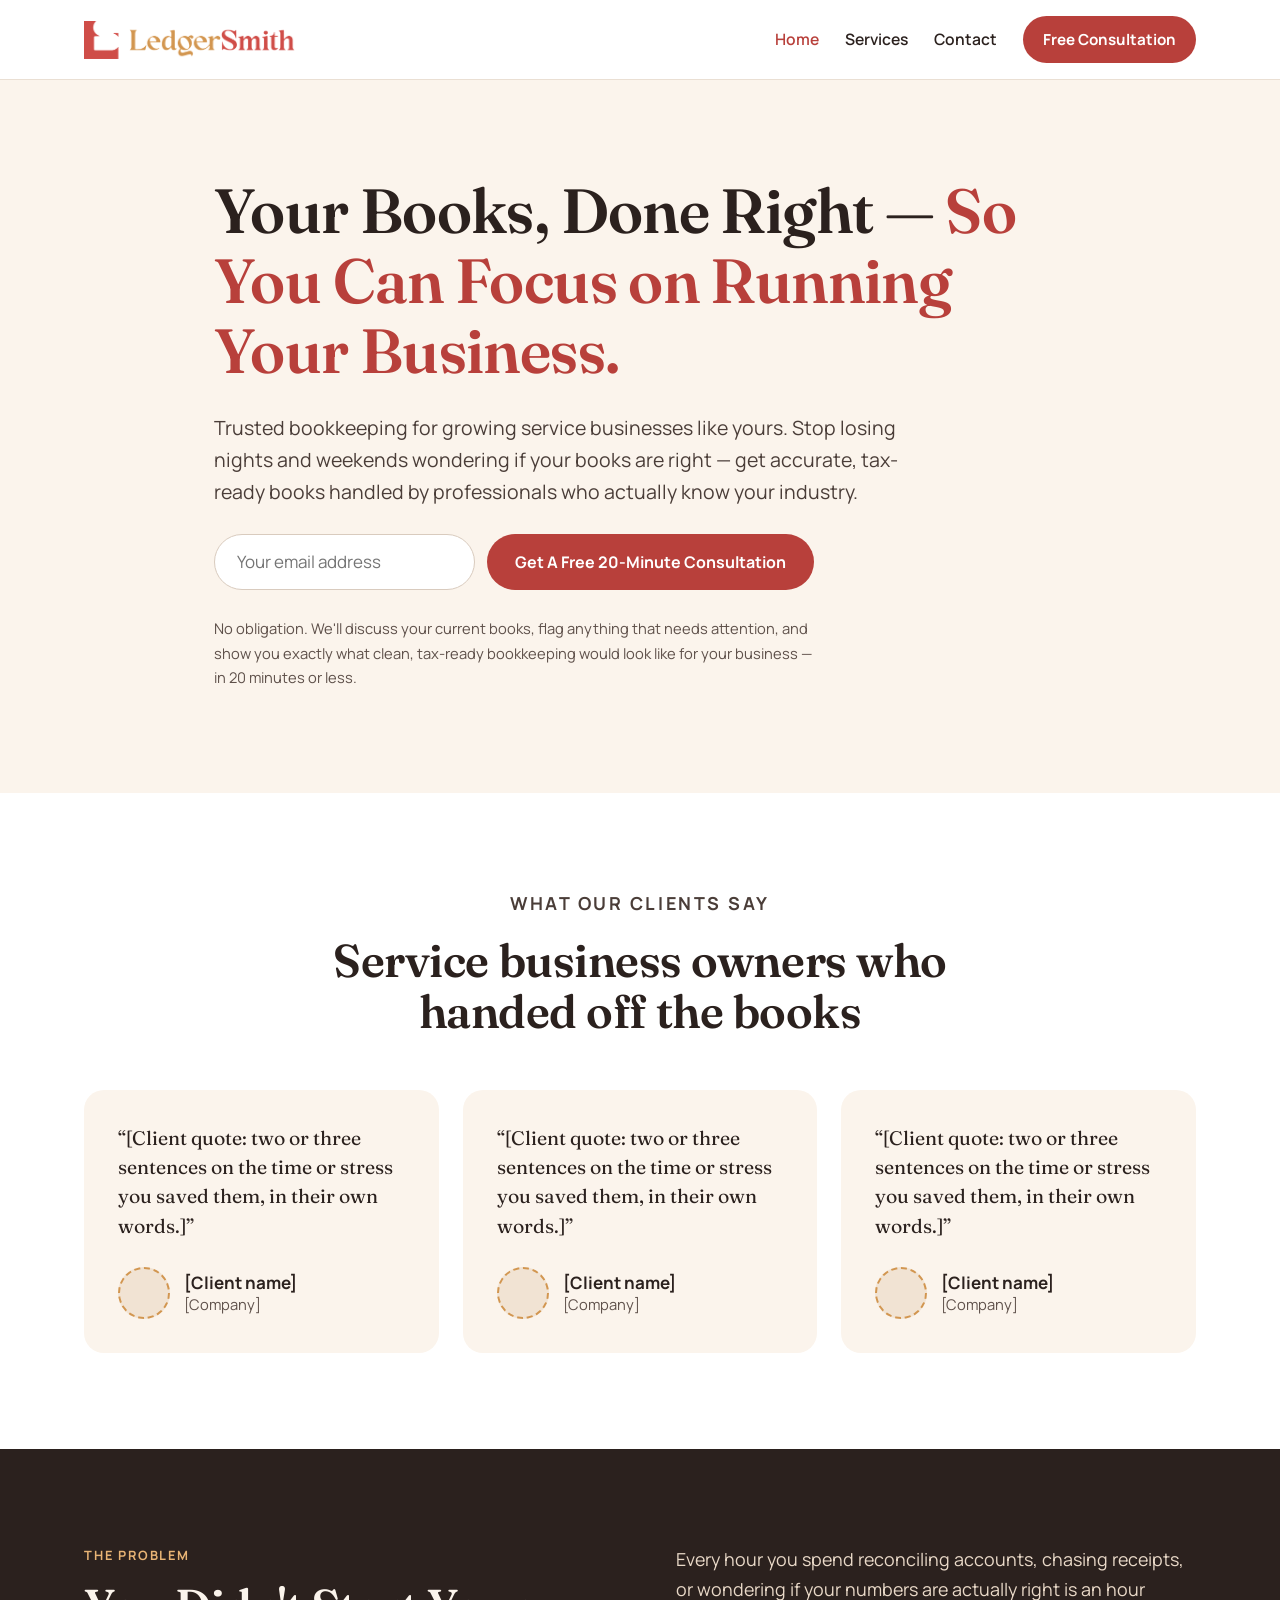
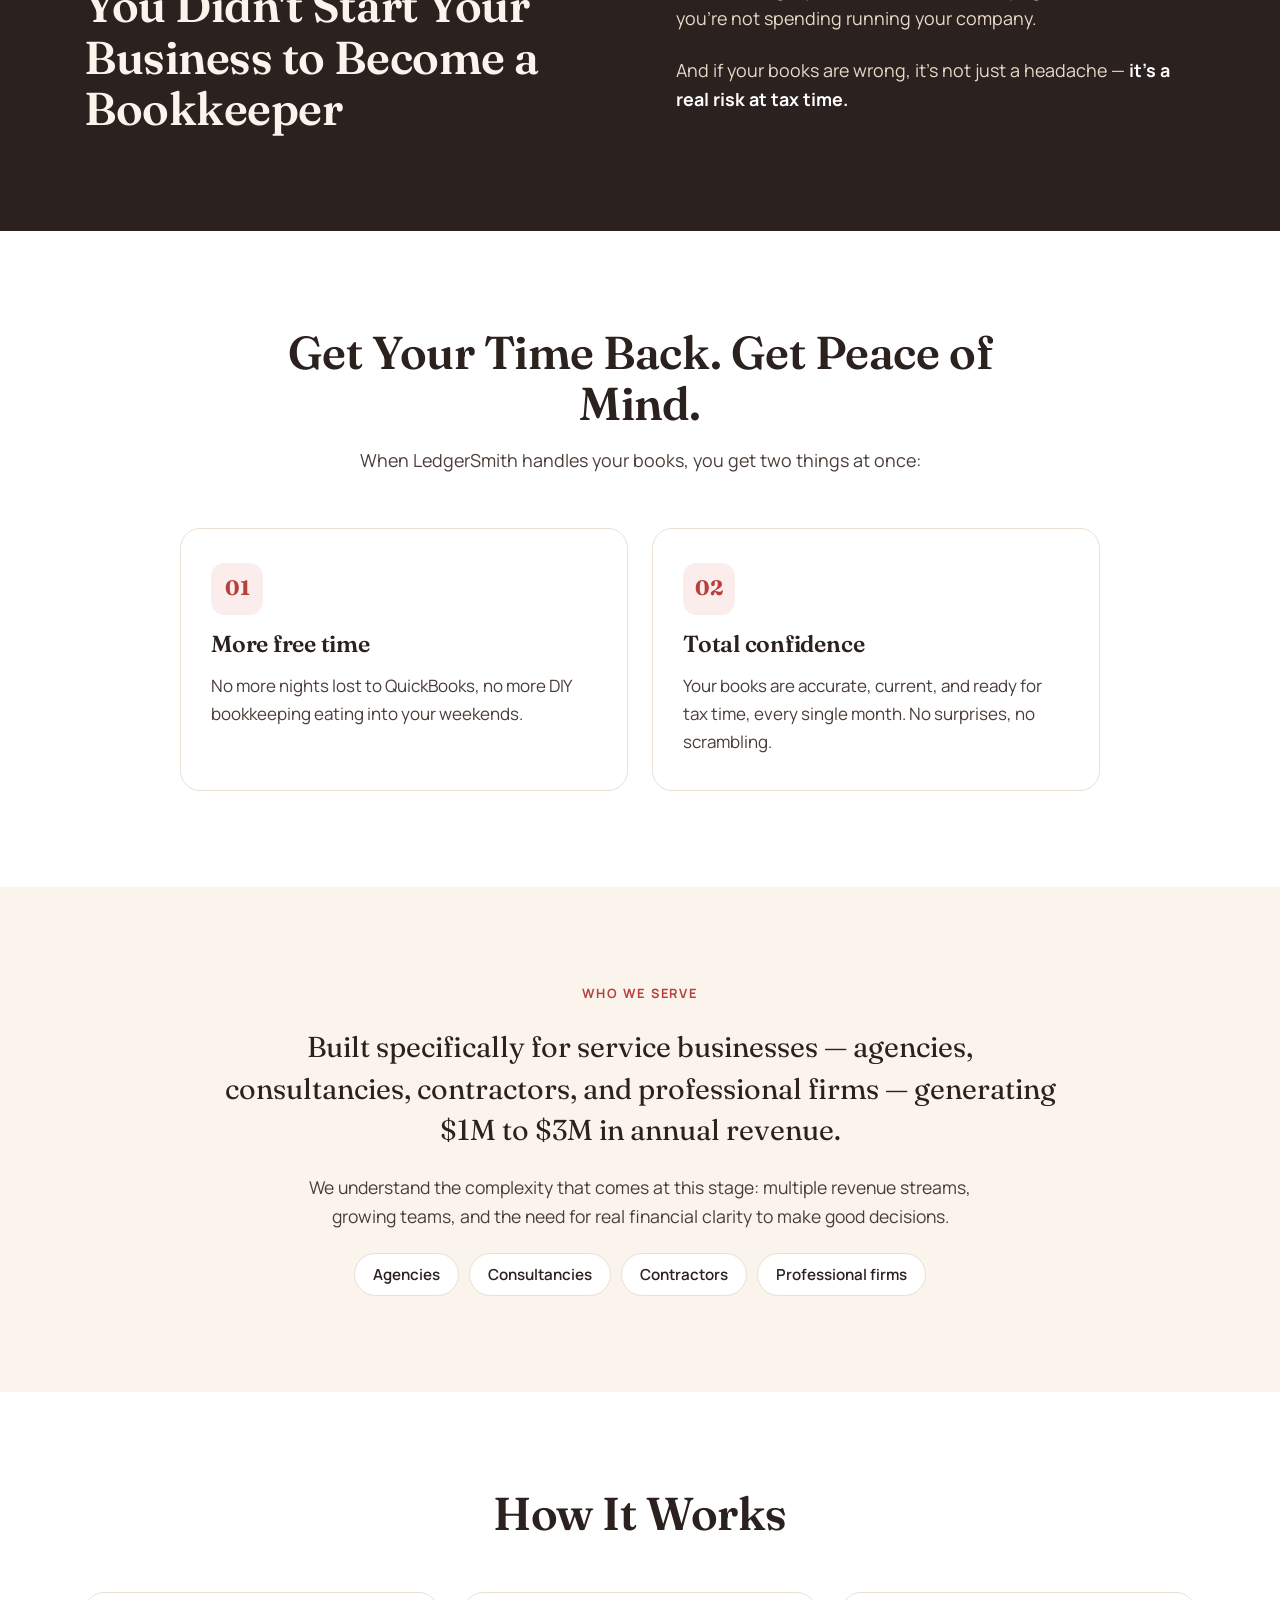
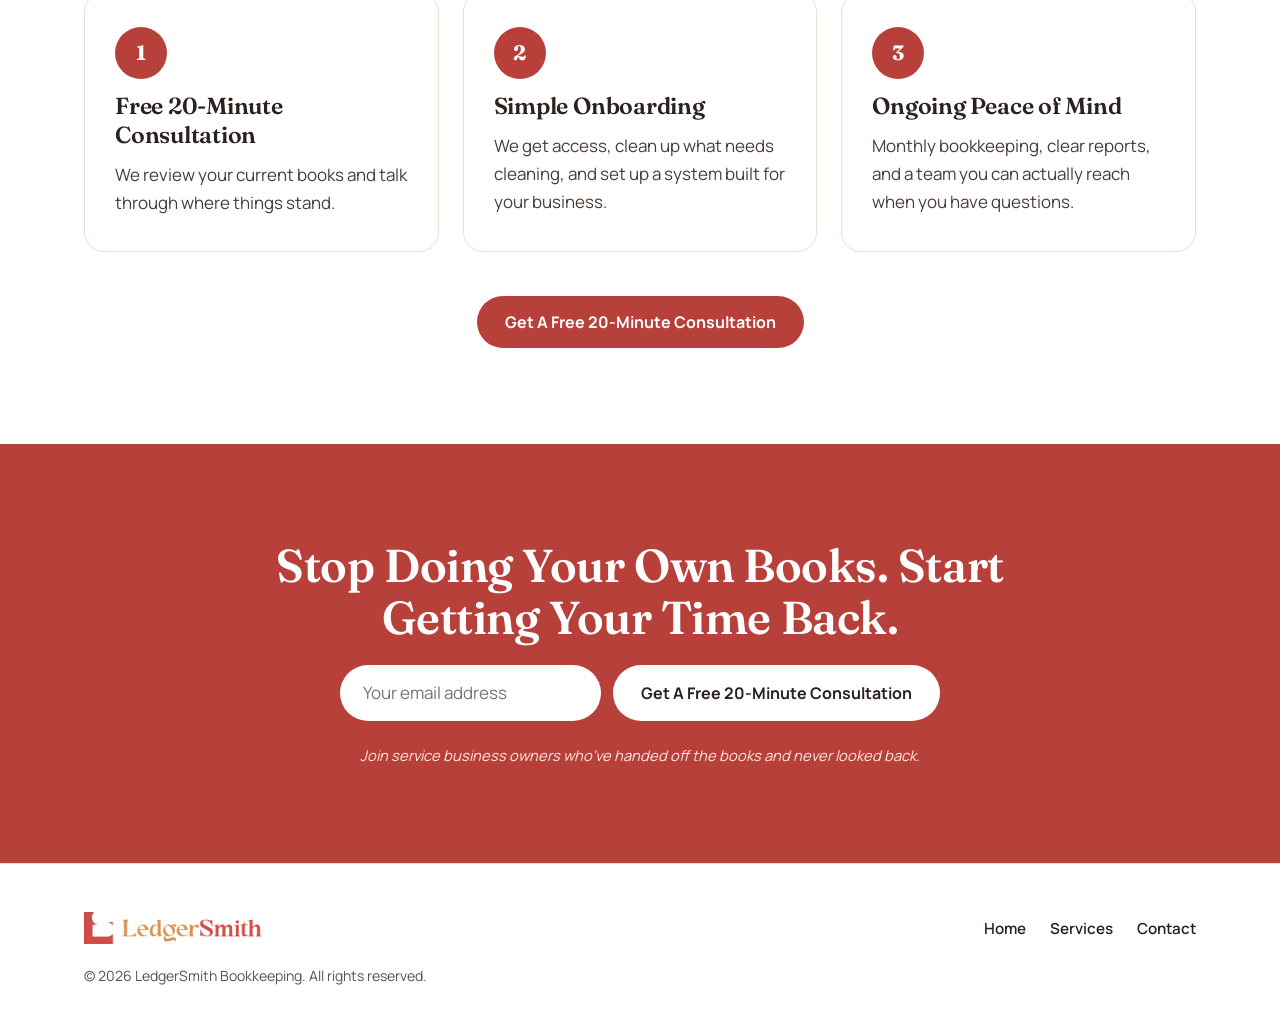
==== index.html @ 11871aa4 "Add LedgerSmith Bookkeeping website Static site: home, services, contact and 404 pages, styles, Form" ====
<!doctype html>
<html lang="en">
<head>
  <meta charset="utf-8">
  <meta name="viewport" content="width=device-width, initial-scale=1">
  <title>LedgerSmith Bookkeeping | Bookkeeping for Growing Service Businesses</title>
  <meta name="description" content="Accurate, tax-ready bookkeeping for service businesses earning $1M–$3M. Get a free 20-minute consultation with LedgerSmith.">
  <meta property="og:title" content="LedgerSmith Bookkeeping">
  <meta property="og:description" content="Your books, done right — so you can focus on running your business.">
  <meta property="og:image" content="/assets/ledgersmith-logo.png">
  <link rel="icon" type="image/png" href="/assets/favicon.png">
  <link rel="apple-touch-icon" href="/assets/apple-touch-icon.png">
  <link rel="preconnect" href="https://fonts.googleapis.com">
  <link rel="preconnect" href="https://fonts.gstatic.com" crossorigin>
  <link href="https://fonts.googleapis.com/css2?family=Fraunces:opsz,wght@9..144,500;9..144,600;9..144,700&family=Manrope:wght@400;500;600;700&display=swap" rel="stylesheet">
  <link rel="stylesheet" href="/styles.css">
</head>
<body>
  <a class="skip-link" href="#main">Skip to content</a>

  <header class="site-header">
    <div class="container">
      <a class="logo" href="/" aria-label="LedgerSmith home"><img src="/assets/ledgersmith-logo.png" alt="LedgerSmith" width="900" height="162"></a>
      <nav class="nav" aria-label="Main">
        <a href="/" aria-current="page">Home</a>
        <a href="/services">Services</a>
        <a href="/contact">Contact</a>
        <a class="btn" href="#consultation">Free Consultation</a>
      </nav>
    </div>
  </header>

  <main id="main">
    <!-- HERO -->
    <section class="hero" id="consultation">
      <div class="container">
        <h1>Your Books, Done Right — <span>So You Can Focus on Running Your Business.</span></h1>
        <p class="lead">Trusted bookkeeping for growing service businesses like yours. Stop losing nights and weekends wondering if your books are right — get accurate, tax-ready books handled by professionals who actually know your industry.</p>
        <form class="capture js-form" action="https://formspree.io/f/YOUR_FORM_ID" method="POST">
          <input type="hidden" name="form" value="Home – hero consultation">
          <label for="hero-email">Email address</label>
          <input id="hero-email" type="email" name="email" placeholder="Your email address" autocomplete="email" required>
          <button class="btn" type="submit">Get A Free 20-Minute Consultation</button>
          <p class="form-status" role="status" aria-live="polite"></p>
        </form>
        <p class="micro">No obligation. We'll discuss your current books, flag anything that needs attention, and show you exactly what clean, tax-ready bookkeeping would look like for your business — in 20 minutes or less.</p>
      </div>
    </section>

    <!-- TESTIMONIALS (placeholders — replace with real client quotes) -->
    <section class="section">
      <div class="container">
        <div class="section-head">
          <p class="eyebrow">What our clients say</p>
          <h2>Service business owners who handed off the books</h2>
        </div>
        <div class="quotes">
          <figure class="quote">
            <blockquote>“[Client quote: two or three sentences on the time or stress you saved them, in their own words.]”</blockquote>
            <figcaption><div class="avatar" aria-hidden="true"></div><div class="who"><strong>[Client name]</strong><span>[Company]</span></div></figcaption>
          </figure>
          <figure class="quote">
            <blockquote>“[Client quote: two or three sentences on the time or stress you saved them, in their own words.]”</blockquote>
            <figcaption><div class="avatar" aria-hidden="true"></div><div class="who"><strong>[Client name]</strong><span>[Company]</span></div></figcaption>
          </figure>
          <figure class="quote">
            <blockquote>“[Client quote: two or three sentences on the time or stress you saved them, in their own words.]”</blockquote>
            <figcaption><div class="avatar" aria-hidden="true"></div><div class="who"><strong>[Client name]</strong><span>[Company]</span></div></figcaption>
          </figure>
        </div>
      </div>
    </section>

    <!-- THE PROBLEM -->
    <section class="section section--dark">
      <div class="container split">
        <div>
          <p class="eyebrow">The problem</p>
          <h2 style="margin-top:14px">You Didn't Start Your Business to Become a Bookkeeper</h2>
        </div>
        <div class="body">
          <p>Every hour you spend reconciling accounts, chasing receipts, or wondering if your numbers are actually right is an hour you're not spending running your company.</p>
          <p>And if your books are wrong, it's not just a headache — <strong>it's a real risk at tax time.</strong></p>
        </div>
      </div>
    </section>

    <!-- THE BENEFIT -->
    <section class="section">
      <div class="container">
        <div class="section-head">
          <h2>Get Your Time Back. Get Peace of Mind.</h2>
          <p>When LedgerSmith handles your books, you get two things at once:</p>
        </div>
        <div class="cards cards--2">
          <div class="card">
            <div class="num" aria-hidden="true">01</div>
            <h3>More free time</h3>
            <p>No more nights lost to QuickBooks, no more DIY bookkeeping eating into your weekends.</p>
          </div>
          <div class="card">
            <div class="num" aria-hidden="true">02</div>
            <h3>Total confidence</h3>
            <p>Your books are accurate, current, and ready for tax time, every single month. No surprises, no scrambling.</p>
          </div>
        </div>
      </div>
    </section>

    <!-- WHO WE SERVE -->
    <section class="section section--sand">
      <div class="container serve">
        <p class="eyebrow">Who we serve</p>
        <p class="statement">Built specifically for service businesses — agencies, consultancies, contractors, and professional firms — generating $1M to $3M in annual revenue.</p>
        <p style="color:var(--ink-soft); font-size:1.1rem; max-width:720px; margin:0 auto;">We understand the complexity that comes at this stage: multiple revenue streams, growing teams, and the need for real financial clarity to make good decisions.</p>
        <div class="tags" aria-label="Industries we serve">
          <span>Agencies</span><span>Consultancies</span><span>Contractors</span><span>Professional firms</span>
        </div>
      </div>
    </section>

    <!-- HOW IT WORKS -->
    <section class="section">
      <div class="container">
        <div class="section-head">
          <h2>How It Works</h2>
        </div>
        <ol class="steps">
          <li>
            <h3>Free 20-Minute Consultation</h3>
            <p>We review your current books and talk through where things stand.</p>
          </li>
          <li>
            <h3>Simple Onboarding</h3>
            <p>We get access, clean up what needs cleaning, and set up a system built for your business.</p>
          </li>
          <li>
            <h3>Ongoing Peace of Mind</h3>
            <p>Monthly bookkeeping, clear reports, and a team you can actually reach when you have questions.</p>
          </li>
        </ol>
        <div class="center-cta"><a class="btn" href="#consultation">Get A Free 20-Minute Consultation</a></div>
      </div>
    </section>

    <!-- CLOSING CTA -->
    <section class="section section--red cta">
      <div class="container">
        <h2>Stop Doing Your Own Books. Start Getting Your Time Back.</h2>
        <form class="capture capture--center js-form" action="https://formspree.io/f/YOUR_FORM_ID" method="POST">
          <input type="hidden" name="form" value="Home – closing consultation">
          <label for="cta-email">Email address</label>
          <input id="cta-email" type="email" name="email" placeholder="Your email address" autocomplete="email" required>
          <button class="btn btn--light" type="submit">Get A Free 20-Minute Consultation</button>
          <p class="form-status" role="status" aria-live="polite" style="width:100%"></p>
        </form>
        <p class="micro"><em>Join service business owners who've handed off the books and never looked back.</em></p>
      </div>
    </section>
  </main>

  <footer class="site-footer">
    <div class="container">
      <a class="logo" href="/" aria-label="LedgerSmith home"><img src="/assets/ledgersmith-logo.png" alt="LedgerSmith" width="900" height="162"></a>
      <nav aria-label="Footer">
        <a href="/">Home</a>
        <a href="/services">Services</a>
        <a href="/contact">Contact</a>
      </nav>
      <p class="copyright">© <span class="js-year">2026</span> LedgerSmith Bookkeeping. All rights reserved.</p>
    </div>
  </footer>

  <script src="/forms.js" defer></script>
</body>
</html>
---- styles.css ----
/* LedgerSmith — shared styles */
:root {
  --red: #B8403B;        /* buttons, accents (logo red darkened for contrast) */
  --red-logo: #CF4D48;
  --red-dark: #9A3430;
  --gold: #D29650;
  --gold-light: #E8B475;
  --ink: #2B211E;        /* headings, body text, dark sections */
  --ink-soft: #4A3D38;
  --muted: #5E504A;
  --sand: #FBF4EC;
  --sand-deep: #F1E3D3;
  --line: #EADFD3;
  --white: #FFFFFF;
  --serif: 'Fraunces', Georgia, 'Times New Roman', serif;
  --sans: 'Manrope', system-ui, -apple-system, 'Segoe UI', sans-serif;
  --radius: 20px;
  --max: 1160px;
}

*, *::before, *::after { box-sizing: border-box; }
html { -webkit-text-size-adjust: 100%; scroll-behavior: smooth; }
body {
  margin: 0;
  font-family: var(--sans);
  font-size: 17px;
  line-height: 1.65;
  color: var(--ink);
  background: var(--white);
}
img { max-width: 100%; display: block; }
a { color: var(--red); }
a:hover { color: var(--red-dark); }

h1, h2, h3 {
  font-family: var(--serif);
  font-weight: 600;
  line-height: 1.12;
  letter-spacing: -0.01em;
  margin: 0;
  color: inherit;
}
h1 { font-size: clamp(2.3rem, 5vw, 3.9rem); }
h2 { font-size: clamp(1.9rem, 3.6vw, 2.9rem); }
h3 { font-size: 1.45rem; line-height: 1.25; }
p { margin: 0; }

.container { width: 100%; max-width: var(--max); margin: 0 auto; padding: 0 24px; }
.section { padding: 96px 0; }
.section--sand { background: var(--sand); }
.section--dark { background: var(--ink); color: var(--sand); }
.section--red { background: var(--red); color: var(--white); }
.section-head { max-width: 760px; margin: 0 auto 52px; text-align: center; display: grid; gap: 16px; }
.section-head p { font-size: 1.12rem; color: var(--ink-soft); }
.section--dark .section-head p { color: #E9D9C8; }

.eyebrow {
  font-size: 0.8rem;
  font-weight: 700;
  letter-spacing: 0.14em;
  text-transform: uppercase;
  color: var(--red);
}
.section--dark .eyebrow { color: var(--gold-light); }

.skip-link { position: absolute; left: -9999px; top: 0; }
.skip-link:focus { left: 16px; top: 16px; background: var(--white); padding: 10px 16px; z-index: 100; border-radius: 8px; }

/* ---------- Header ---------- */
.site-header { background: var(--white); border-bottom: 1px solid var(--line); position: sticky; top: 0; z-index: 50; }
.site-header .container { display: flex; align-items: center; justify-content: space-between; gap: 16px 28px; flex-wrap: wrap; padding-top: 16px; padding-bottom: 16px; }
.logo img { height: 38px; width: auto; }
.nav { display: flex; align-items: center; flex-wrap: wrap; gap: 6px 26px; font-weight: 600; font-size: 0.98rem; }
.nav a { color: var(--ink); text-decoration: none; padding: 8px 0; }
.nav a:hover, .nav a[aria-current="page"] { color: var(--red); }
.nav .btn { padding: 11px 20px; min-height: 44px; font-size: 0.95rem; }

/* ---------- Buttons ---------- */
.btn {
  display: inline-flex; align-items: center; justify-content: center;
  min-height: 52px; padding: 0 28px;
  border-radius: 999px; border: 0;
  background: var(--red); color: var(--white) !important;
  font: inherit; font-weight: 700; font-size: 1rem;
  text-decoration: none; cursor: pointer; text-align: center;
  transition: background .15s ease;
}
.btn:hover { background: var(--red-dark); }
.btn--light { background: var(--white); color: var(--ink) !important; }
.btn--light:hover { background: var(--sand-deep); }
.btn--gold { background: var(--gold-light); color: var(--ink) !important; }
.btn--gold:hover { background: var(--gold); }

/* ---------- Email capture ---------- */
.capture { display: flex; flex-wrap: wrap; gap: 12px; max-width: 600px; }
.capture label { position: absolute; width: 1px; height: 1px; overflow: hidden; clip: rect(0 0 0 0); white-space: nowrap; }
.capture input {
  flex: 1 1 240px; min-width: 0; min-height: 56px;
  padding: 0 22px; border-radius: 999px;
  border: 1.5px solid #D9CBBE; background: var(--white);
  font: inherit; color: var(--ink);
}
.capture input:focus { outline: 3px solid rgba(184, 64, 59, .25); border-color: var(--red); }
.capture .btn { flex: 0 0 auto; min-height: 56px; }
.capture--center { margin: 0 auto; justify-content: center; }
.micro { font-size: 0.92rem; color: var(--muted); max-width: 600px; }
.section--red .micro, .section--red .capture input { border-color: transparent; }
.section--red .micro { color: #FFE9E1; }
.form-status { font-weight: 600; min-height: 1.4em; }

/* ---------- Hero ---------- */
.hero { background: var(--sand); padding: 96px 0 104px; }
.hero .container { display: grid; gap: 26px; max-width: 900px; }
.hero h1 span { color: var(--red); }
.hero .lead { font-size: 1.22rem; color: var(--ink-soft); max-width: 720px; }
.trust { display: flex; flex-wrap: wrap; gap: 10px 26px; font-size: 0.95rem; color: var(--muted); font-weight: 600; margin-top: 4px; }
.trust span::before { content: "✓"; color: var(--red); margin-right: 8px; font-weight: 700; }

/* ---------- Testimonials ---------- */
.quotes { display: grid; grid-template-columns: repeat(auto-fit, minmax(280px, 1fr)); gap: 24px; }
.quote {
  margin: 0; background: var(--sand); border-radius: var(--radius);
  padding: 34px; display: flex; flex-direction: column; justify-content: space-between; gap: 26px;
}
.quote blockquote { margin: 0; font-family: var(--serif); font-size: 1.22rem; line-height: 1.5; }
.quote figcaption { display: flex; align-items: center; gap: 14px; }
.quote .avatar { width: 52px; height: 52px; border-radius: 50%; background: var(--sand-deep); border: 2px dashed var(--gold); flex: 0 0 auto; }
.quote .who { display: grid; line-height: 1.35; }
.quote .who strong { font-weight: 700; }
.quote .who span { font-size: 0.92rem; color: var(--muted); }

/* ---------- Split / problem ---------- */
.split { display: grid; grid-template-columns: repeat(auto-fit, minmax(300px, 1fr)); gap: 40px 72px; align-items: start; }
.split h2 { max-width: 520px; }
.split .body { display: grid; gap: 22px; font-size: 1.12rem; color: #E9D9C8; }
.split .body strong { color: var(--white); }

/* ---------- Cards ---------- */
.cards { display: grid; grid-template-columns: repeat(auto-fit, minmax(270px, 1fr)); gap: 24px; }
.card {
  background: var(--white); border: 1.5px solid var(--line); border-radius: var(--radius);
  padding: 34px 30px; display: flex; flex-direction: column; gap: 14px;
}
.section--sand .card { border-color: transparent; }
.card .num {
  width: 52px; height: 52px; border-radius: 14px; background: #FBEDEC; color: var(--red);
  display: grid; place-items: center; font-family: var(--serif); font-weight: 700; font-size: 1.3rem;
}
.card p { color: var(--ink-soft); }
.cards--2 { max-width: 920px; margin: 0 auto; }

/* ---------- Who we serve ---------- */
.serve { max-width: 900px; margin: 0 auto; text-align: center; display: grid; gap: 22px; }
.serve .statement { font-family: var(--serif); font-size: clamp(1.35rem, 2.4vw, 1.8rem); line-height: 1.45; }
.tags { display: flex; flex-wrap: wrap; justify-content: center; gap: 10px; }
.tags span { border: 1.5px solid var(--line); border-radius: 999px; padding: 8px 18px; font-weight: 600; font-size: 0.95rem; background: var(--white); }

/* ---------- Steps ---------- */
.steps { display: grid; grid-template-columns: repeat(auto-fit, minmax(260px, 1fr)); gap: 24px; counter-reset: step; list-style: none; padding: 0; margin: 0; }
.steps li { background: var(--white); border: 1.5px solid var(--line); border-radius: var(--radius); padding: 34px 30px; display: grid; gap: 12px; align-content: start; }
.steps li::before {
  counter-increment: step; content: counter(step);
  width: 52px; height: 52px; border-radius: 50%; background: var(--red); color: var(--white);
  display: grid; place-items: center; font-family: var(--serif); font-weight: 700; font-size: 1.3rem;
}
.steps p { color: var(--ink-soft); }
.center-cta { display: flex; justify-content: center; margin-top: 44px; }

/* ---------- CTA band ---------- */
.cta { text-align: center; }
.cta .container { display: grid; gap: 22px; justify-items: center; max-width: 820px; }
.cta em { font-style: italic; }

/* ---------- Page header (inner pages) ---------- */
.page-head { background: var(--sand); padding: 88px 0 80px; }
.page-head .container { display: grid; gap: 20px; max-width: 860px; }
.page-head p { font-size: 1.2rem; color: var(--ink-soft); }

/* ---------- Services ---------- */
.services { display: grid; gap: 28px; }
.service {
  display: grid; grid-template-columns: repeat(auto-fit, minmax(300px, 1fr)); gap: 24px 56px;
  border: 1.5px solid var(--line); border-radius: var(--radius); padding: 44px 40px; background: var(--white);
}
.service .intro { display: grid; gap: 16px; align-content: start; }
.service .intro p { color: var(--ink-soft); font-size: 1.08rem; }
.service h3 { font-size: 1.8rem; }
.included { display: grid; gap: 4px; align-content: start; }
.included h4 { margin: 0 0 8px; font-size: 0.8rem; letter-spacing: 0.14em; text-transform: uppercase; color: var(--red); }
.included ul { list-style: none; margin: 0; padding: 0; display: grid; gap: 10px; }
.included li { display: flex; gap: 12px; align-items: baseline; }
.included li::before { content: ""; flex: 0 0 8px; height: 8px; border-radius: 50%; background: var(--gold); transform: translateY(-2px); }

/* ---------- Contact ---------- */
.contact-grid { display: grid; grid-template-columns: repeat(auto-fit, minmax(320px, 1fr)); gap: 40px 64px; align-items: start; }
.contact-form { background: var(--white); border-radius: var(--radius); padding: 40px 36px; display: grid; gap: 18px; border: 1.5px solid var(--line); }
.field { display: grid; gap: 8px; }
.field label { font-weight: 700; font-size: 0.95rem; }
.field input, .field select, .field textarea {
  width: 100%; min-height: 52px; padding: 12px 16px; border-radius: 12px;
  border: 1.5px solid #D9CBBE; background: var(--white); font: inherit; color: var(--ink);
}
.field textarea { min-height: 130px; resize: vertical; }
.field input:focus, .field select:focus, .field textarea:focus { outline: 3px solid rgba(184, 64, 59, .25); border-color: var(--red); }
.contact-info { display: grid; gap: 26px; }
.info-list { display: grid; gap: 14px; margin: 0; }
.info-list div { display: grid; gap: 2px; }
.info-list dt { font-size: 0.8rem; letter-spacing: 0.14em; text-transform: uppercase; color: var(--red); font-weight: 700; }
.info-list dd { margin: 0; font-size: 1.1rem; }
.closing-line { font-family: var(--serif); font-size: 1.3rem; line-height: 1.5; }

/* ---------- Footer ---------- */
.site-footer { border-top: 1px solid var(--line); padding: 48px 0 40px; font-size: 0.95rem; }
.site-footer .container { display: flex; flex-wrap: wrap; align-items: center; justify-content: space-between; gap: 20px 32px; }
.site-footer .logo img { height: 32px; }
.site-footer nav { display: flex; flex-wrap: wrap; gap: 8px 24px; font-weight: 600; }
.site-footer nav a { color: var(--ink); text-decoration: none; }
.site-footer nav a:hover { color: var(--red); }
.copyright { width: 100%; color: var(--muted); font-size: 0.88rem; }

@media (max-width: 640px) {
  body { font-size: 16px; }
  .section { padding: 72px 0; }
  .hero { padding: 64px 0 72px; }
  .page-head { padding: 64px 0 56px; }
  .service { padding: 32px 24px; }
  .contact-form { padding: 28px 22px; }
  .capture .btn { width: 100%; }
  .nav { gap: 4px 18px; font-size: 0.92rem; }
  .logo img { height: 32px; }
}

.form-status:empty { display: none; }
@media (max-width: 640px) {
  .site-header { position: static; }
}
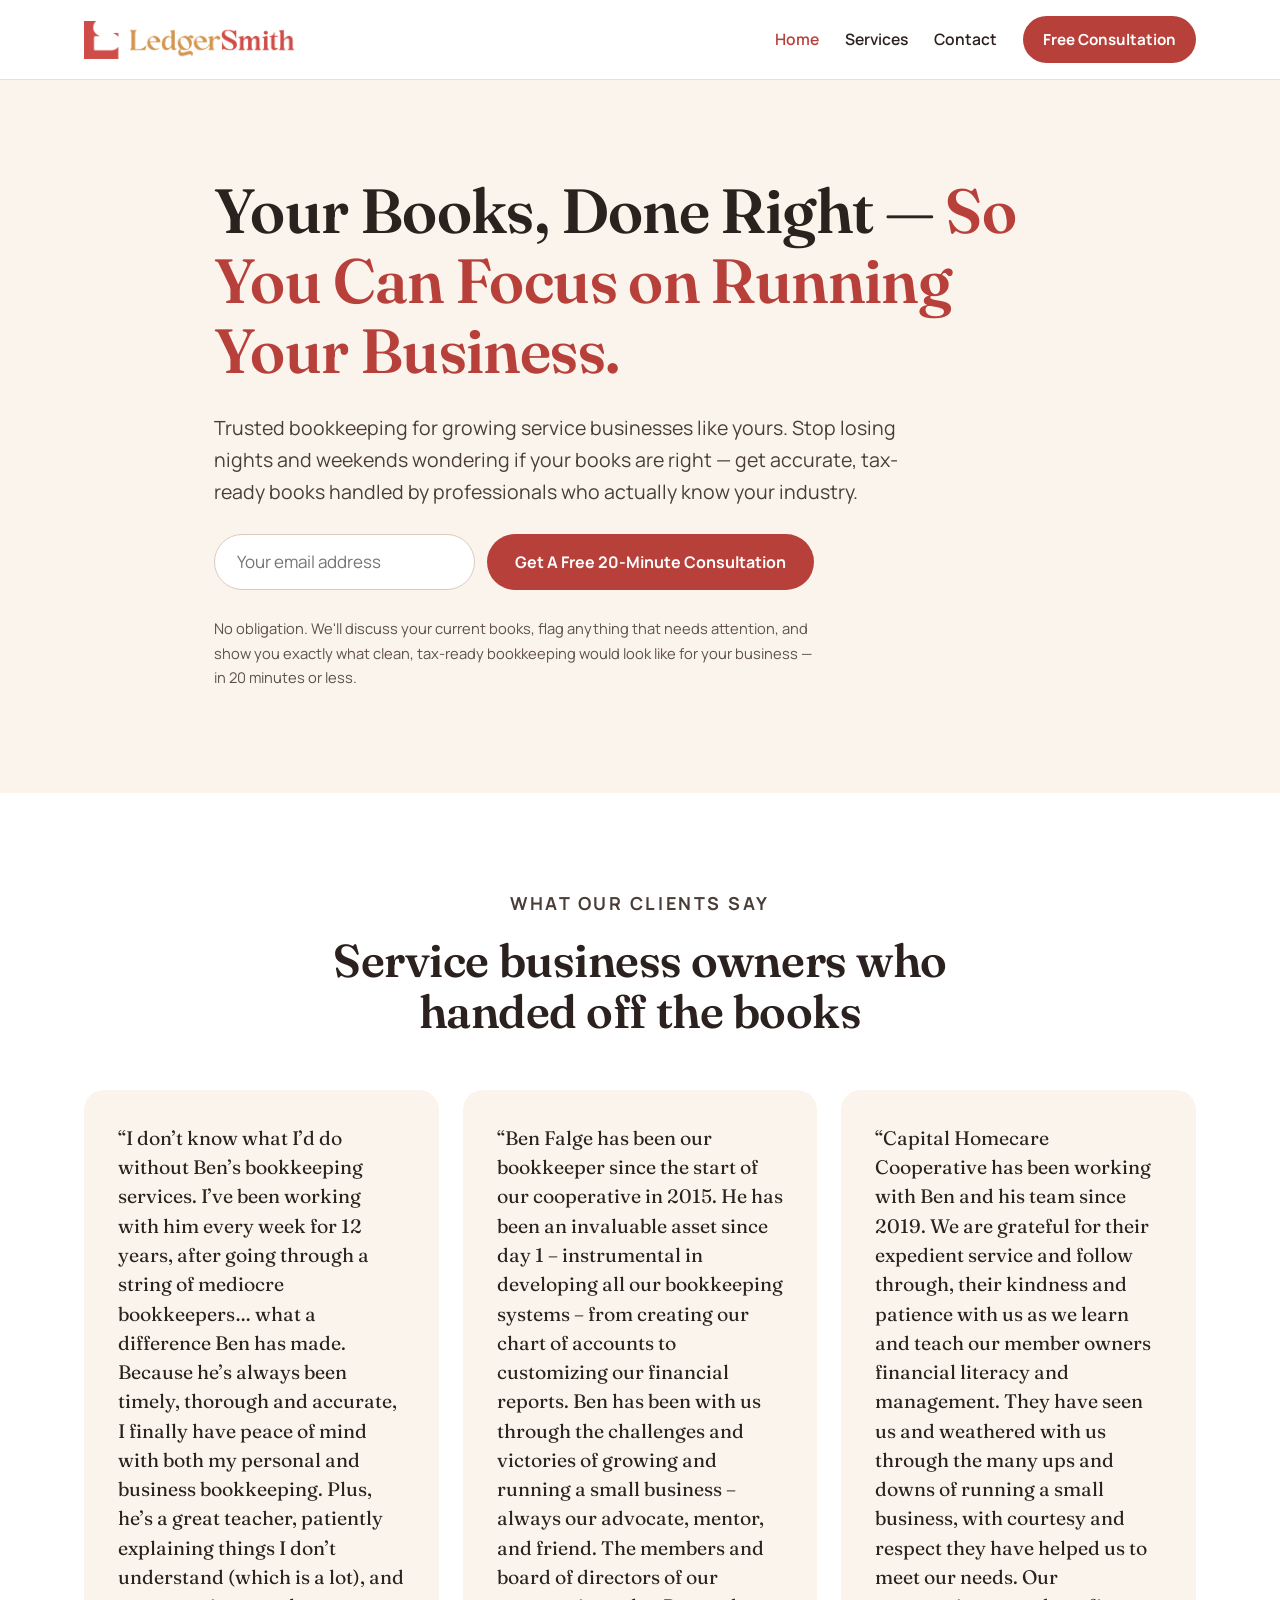
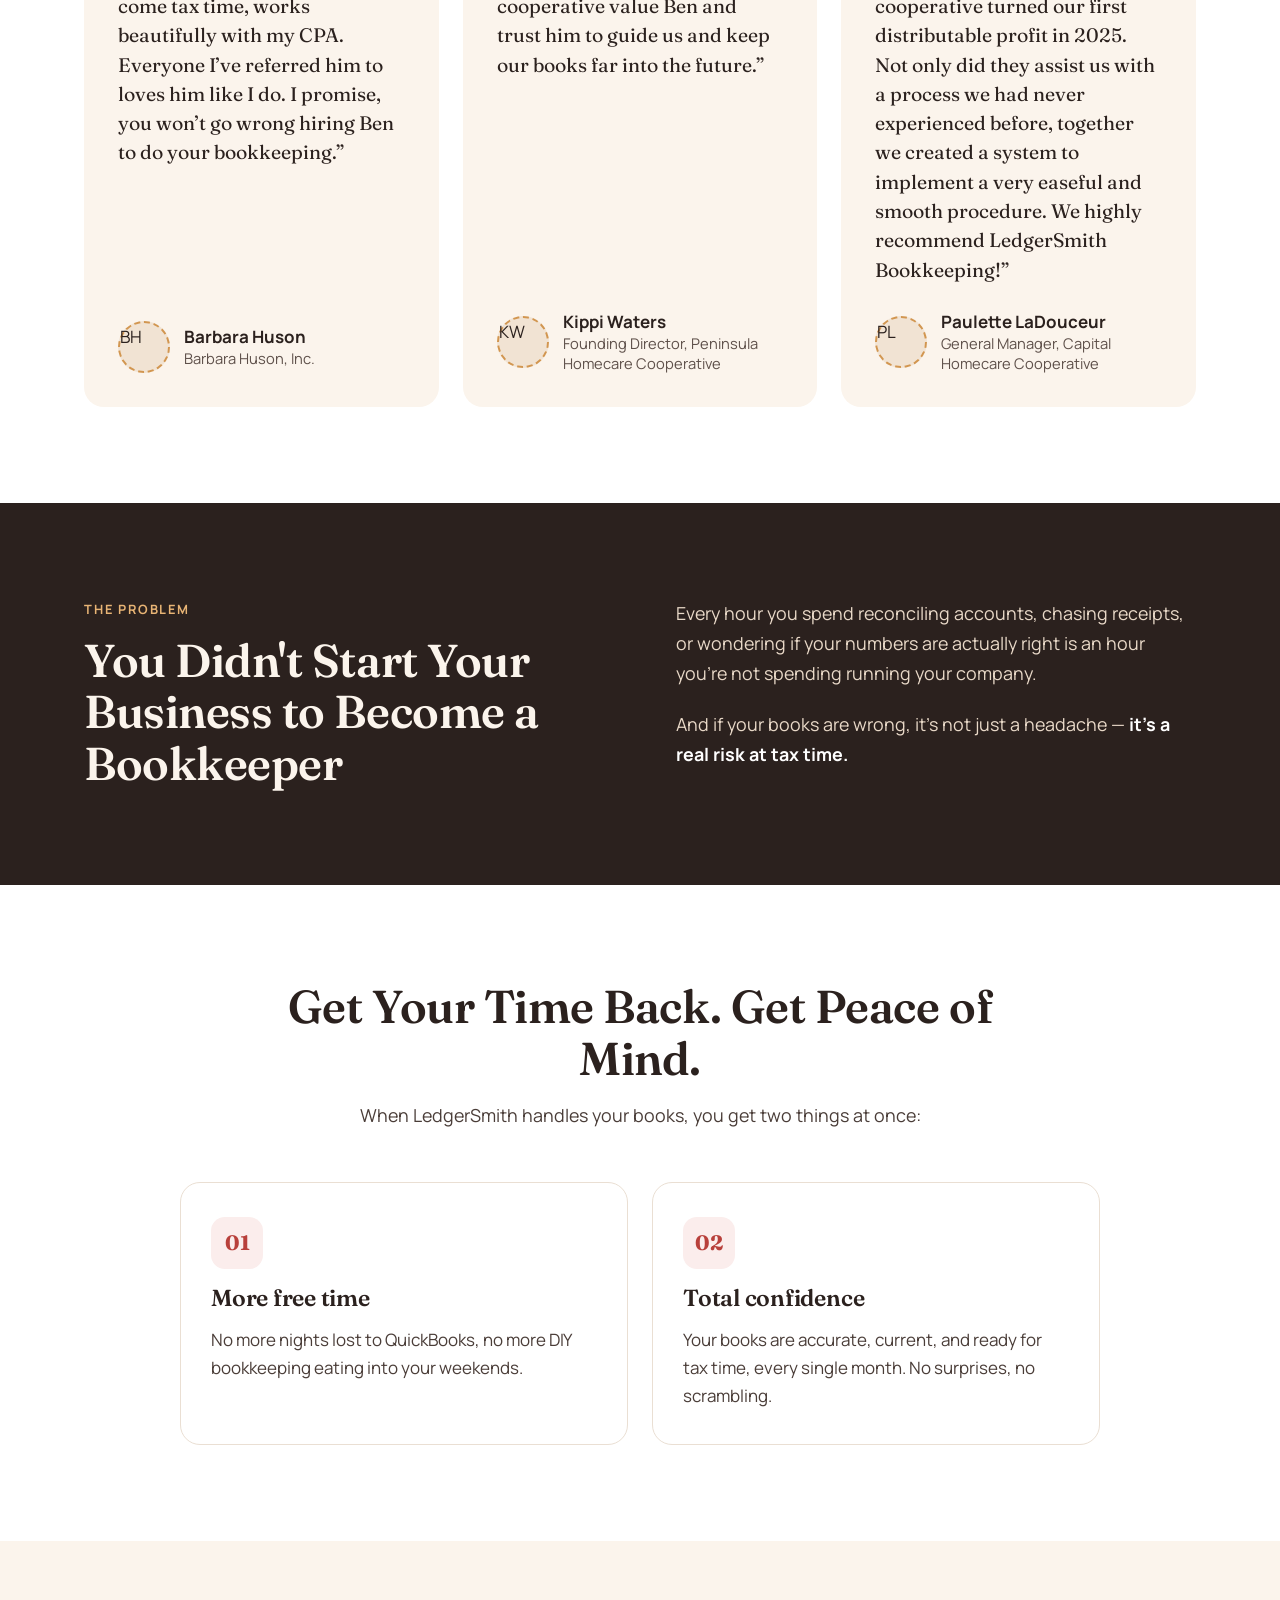
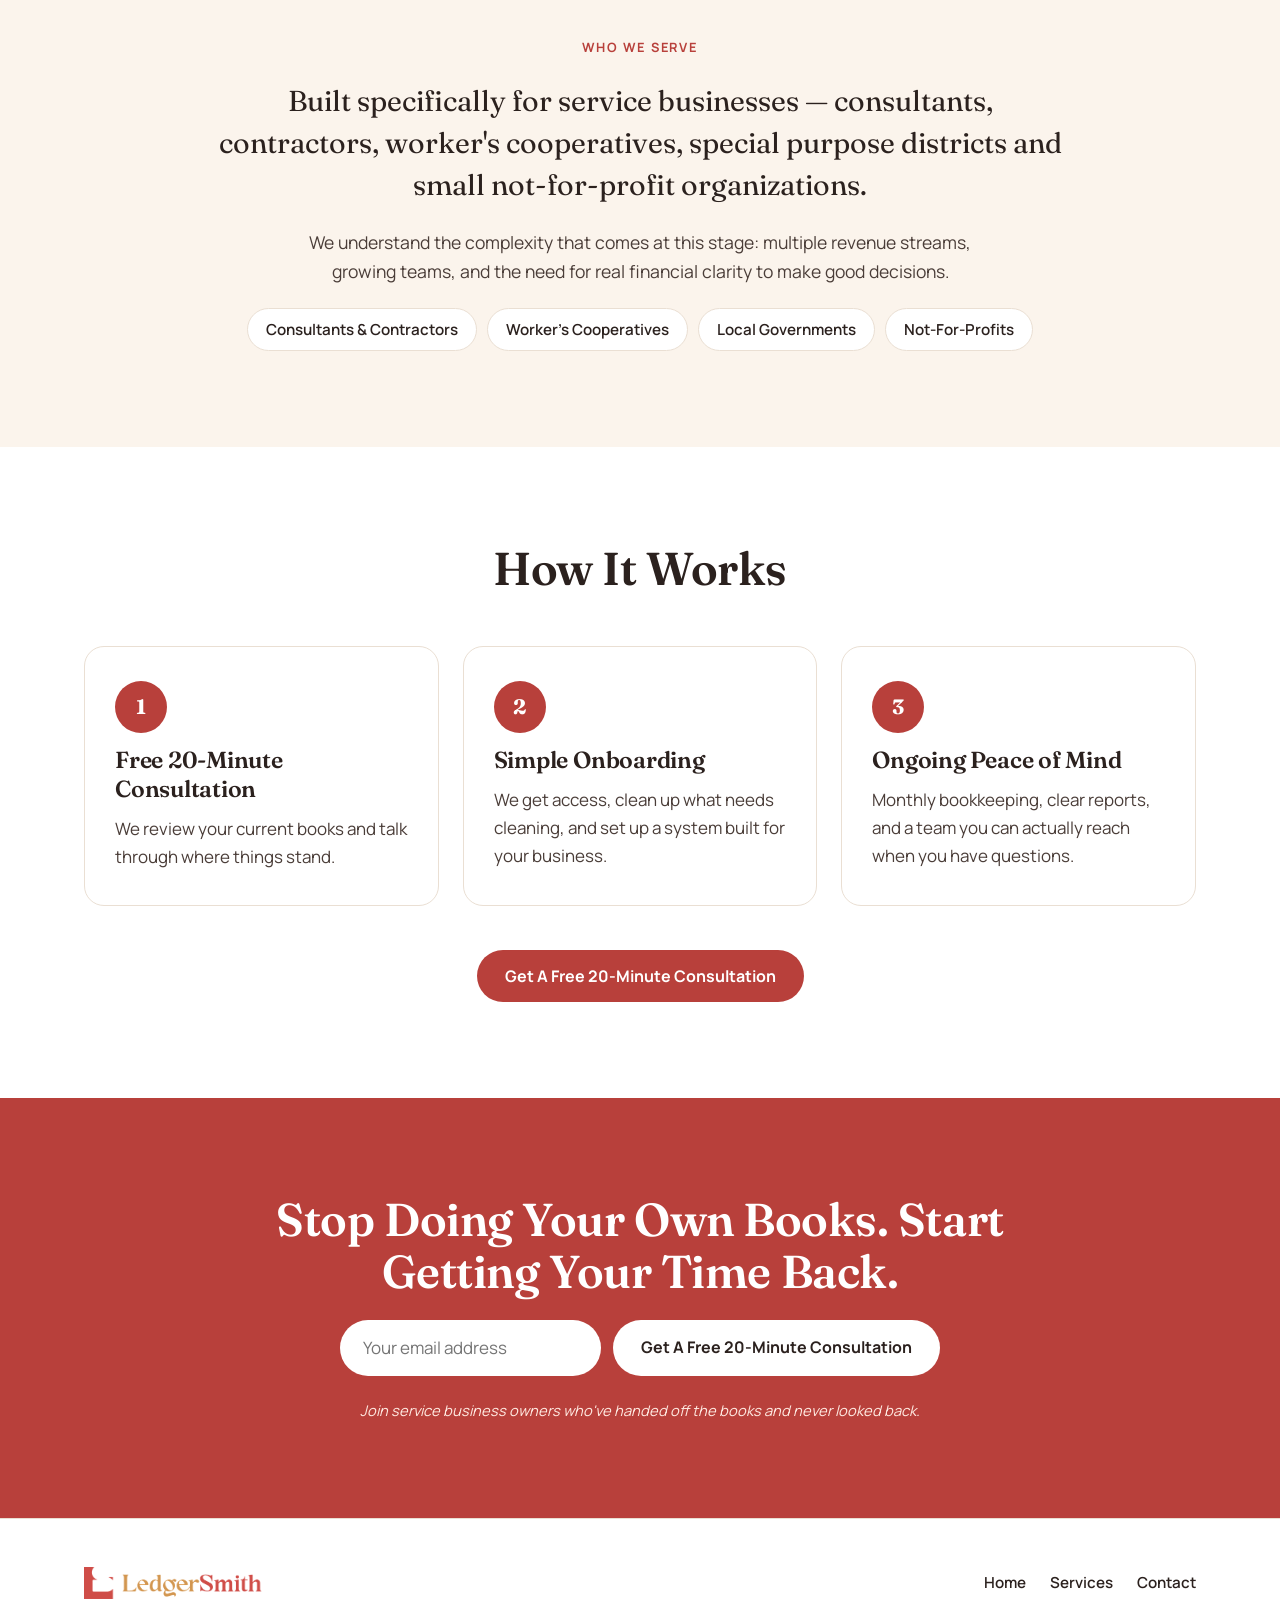
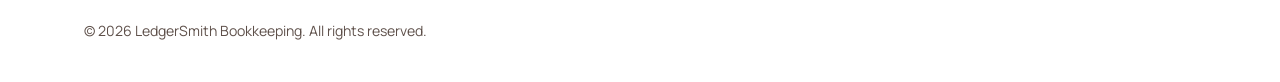
==== commit f403b55d: "Removed the 1 to 3 million line and changed up the mentioned business types." ====
--- a/index.html
+++ b/index.html
@@ -47,7 +47,7 @@
       </div>
     </section>
 
-    <!-- TESTIMONIALS (placeholders — replace with real client quotes) -->
+    <!-- TESTIMONIALS -->
     <section class="section">
       <div class="container">
         <div class="section-head">
@@ -56,16 +56,16 @@
         </div>
         <div class="quotes">
           <figure class="quote">
-            <blockquote>“[Client quote: two or three sentences on the time or stress you saved them, in their own words.]”</blockquote>
-            <figcaption><div class="avatar" aria-hidden="true"></div><div class="who"><strong>[Client name]</strong><span>[Company]</span></div></figcaption>
+            <blockquote>“I don’t know what I’d do without Ben’s bookkeeping services. I’ve been working with him every week for 12 years, after going through a string of mediocre bookkeepers… what a difference Ben has made. Because he’s always been timely, thorough and accurate, I finally have peace of mind with both my personal and business bookkeeping. Plus, he’s a great teacher, patiently explaining things I don’t understand (which is a lot), and come tax time, works beautifully with my CPA. Everyone I’ve referred him to loves him like I do. I promise, you won’t go wrong hiring Ben to do your bookkeeping.”</blockquote>
+            <figcaption><div class="avatar avatar--initials" aria-hidden="true">BH</div><div class="who"><strong>Barbara Huson</strong><span>Barbara Huson, Inc.</span></div></figcaption>
           </figure>
           <figure class="quote">
-            <blockquote>“[Client quote: two or three sentences on the time or stress you saved them, in their own words.]”</blockquote>
-            <figcaption><div class="avatar" aria-hidden="true"></div><div class="who"><strong>[Client name]</strong><span>[Company]</span></div></figcaption>
+            <blockquote>“Ben Falge has been our bookkeeper since the start of our cooperative in 2015. He has been an invaluable asset since day 1 – instrumental in developing all our bookkeeping systems – from creating our chart of accounts to customizing our financial reports. Ben has been with us through the challenges and victories of growing and running a small business – always our advocate, mentor, and friend. The members and board of directors of our cooperative value Ben and trust him to guide us and keep our books far into the future.”</blockquote>
+            <figcaption><div class="avatar avatar--initials" aria-hidden="true">KW</div><div class="who"><strong>Kippi Waters</strong><span>Founding Director, Peninsula Homecare Cooperative</span></div></figcaption>
           </figure>
           <figure class="quote">
-            <blockquote>“[Client quote: two or three sentences on the time or stress you saved them, in their own words.]”</blockquote>
-            <figcaption><div class="avatar" aria-hidden="true"></div><div class="who"><strong>[Client name]</strong><span>[Company]</span></div></figcaption>
+            <blockquote>“Capital Homecare Cooperative has been working with Ben and his team since 2019. We are grateful for their expedient service and follow through, their kindness and patience with us as we learn and teach our member owners financial literacy and management. They have seen us and weathered with us through the many ups and downs of running a small business, with courtesy and respect they have helped us to meet our needs. Our cooperative turned our first distributable profit in 2025. Not only did they assist us with a process we had never experienced before, together we created a system to implement a very easeful and smooth procedure. We highly recommend LedgerSmith Bookkeeping!”</blockquote>
+            <figcaption><div class="avatar avatar--initials" aria-hidden="true">PL</div><div class="who"><strong>Paulette LaDouceur</strong><span>General Manager, Capital Homecare Cooperative</span></div></figcaption>
           </figure>
         </div>
       </div>
@@ -111,10 +111,10 @@
     <section class="section section--sand">
       <div class="container serve">
         <p class="eyebrow">Who we serve</p>
-        <p class="statement">Built specifically for service businesses — agencies, consultancies, contractors, and professional firms — generating $1M to $3M in annual revenue.</p>
+        <p class="statement">Built specifically for service businesses — consultants, contractors, worker's cooperatives, special purpose districts and small not-for-profit organizations.</p>
         <p style="color:var(--ink-soft); font-size:1.1rem; max-width:720px; margin:0 auto;">We understand the complexity that comes at this stage: multiple revenue streams, growing teams, and the need for real financial clarity to make good decisions.</p>
         <div class="tags" aria-label="Industries we serve">
-          <span>Agencies</span><span>Consultancies</span><span>Contractors</span><span>Professional firms</span>
+          <span>Consultants & Contractors</span><span>Worker's Cooperatives</span><span>Local Governments</span><span>Not-For-Profits</span>
         </div>
       </div>
     </section>
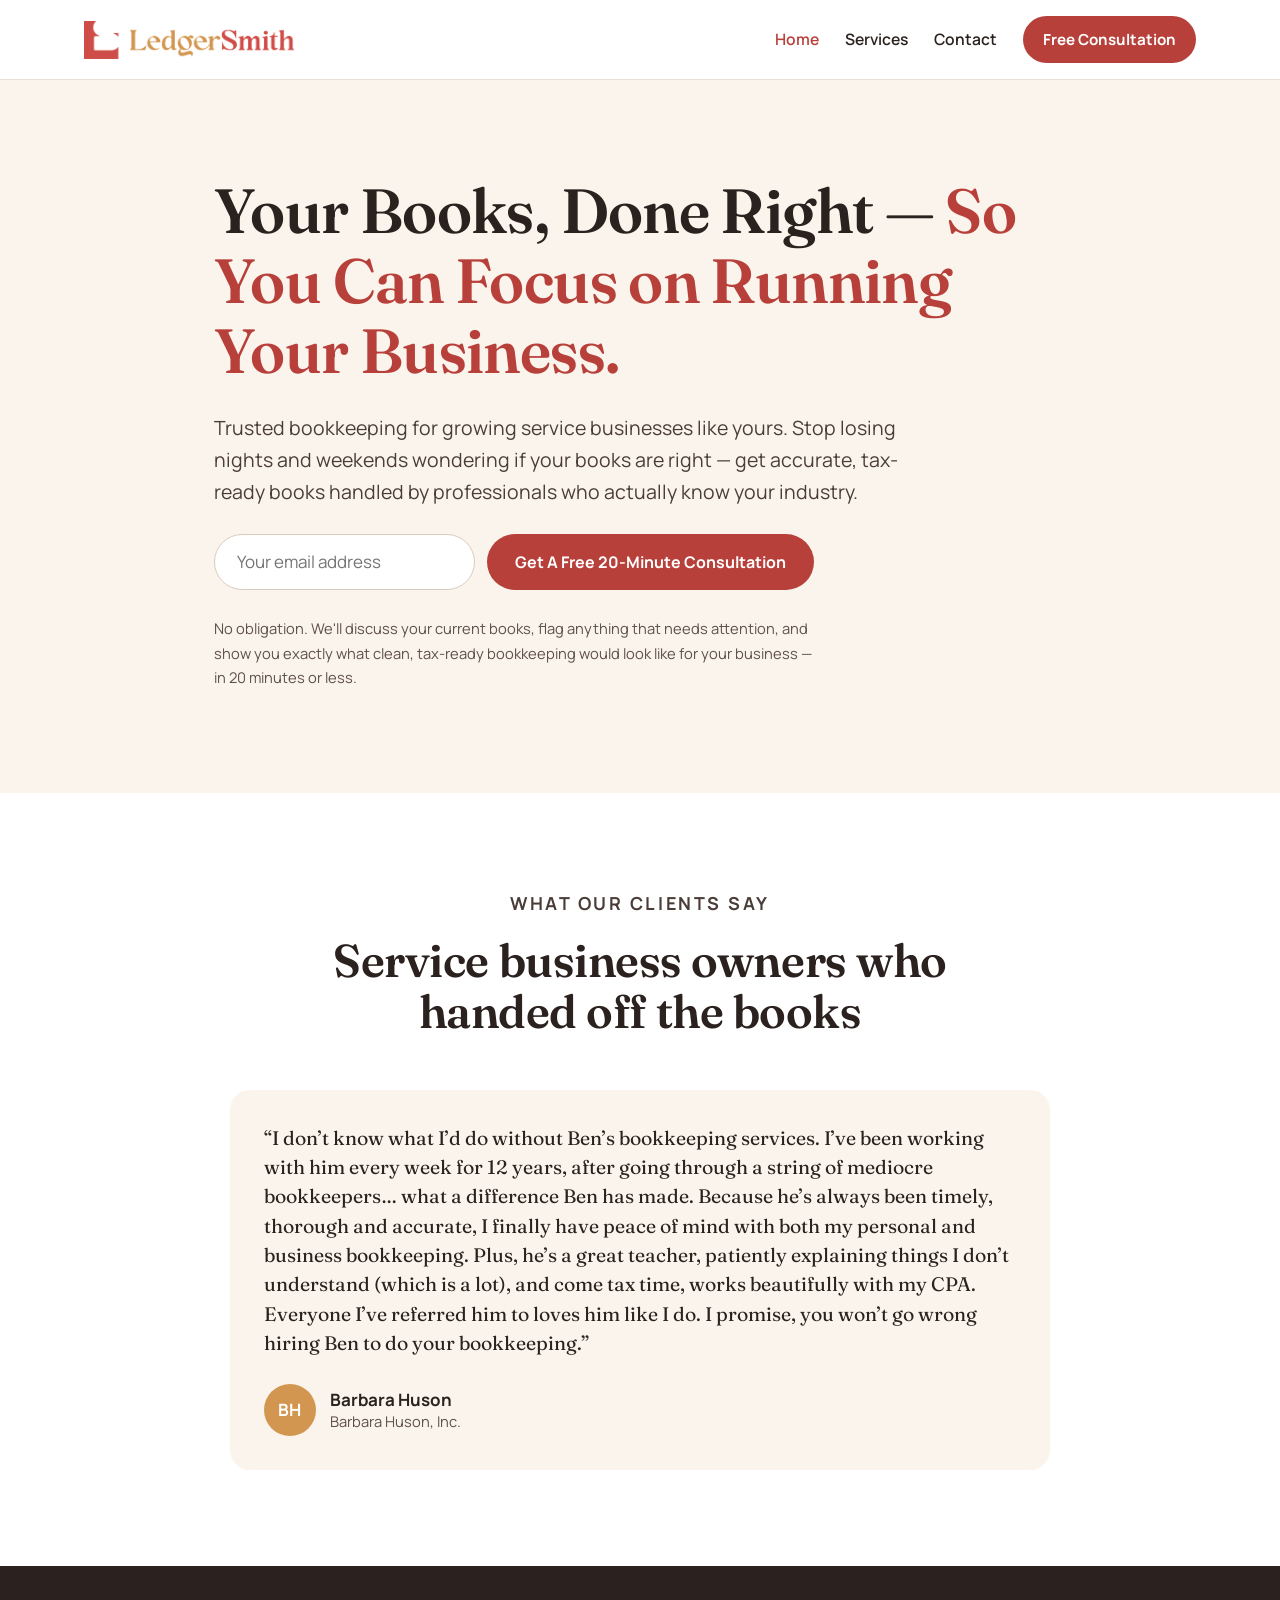
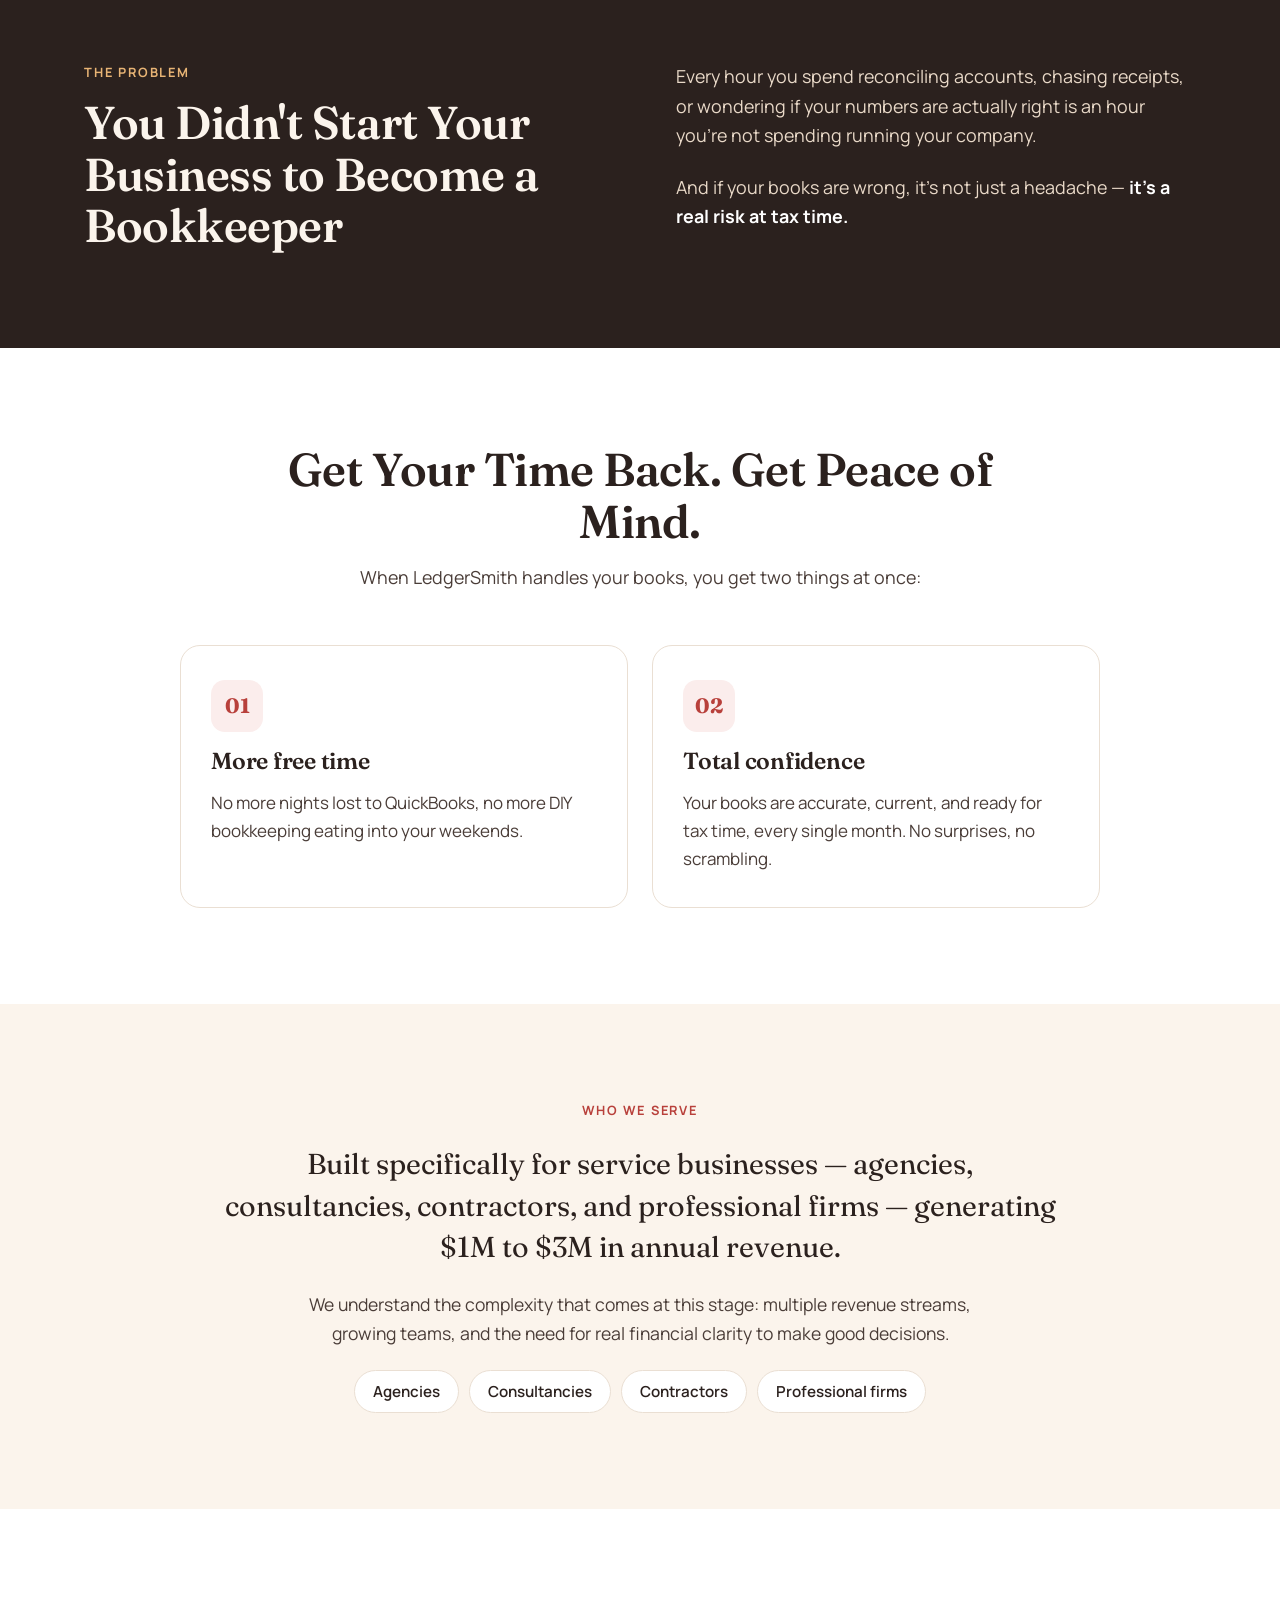
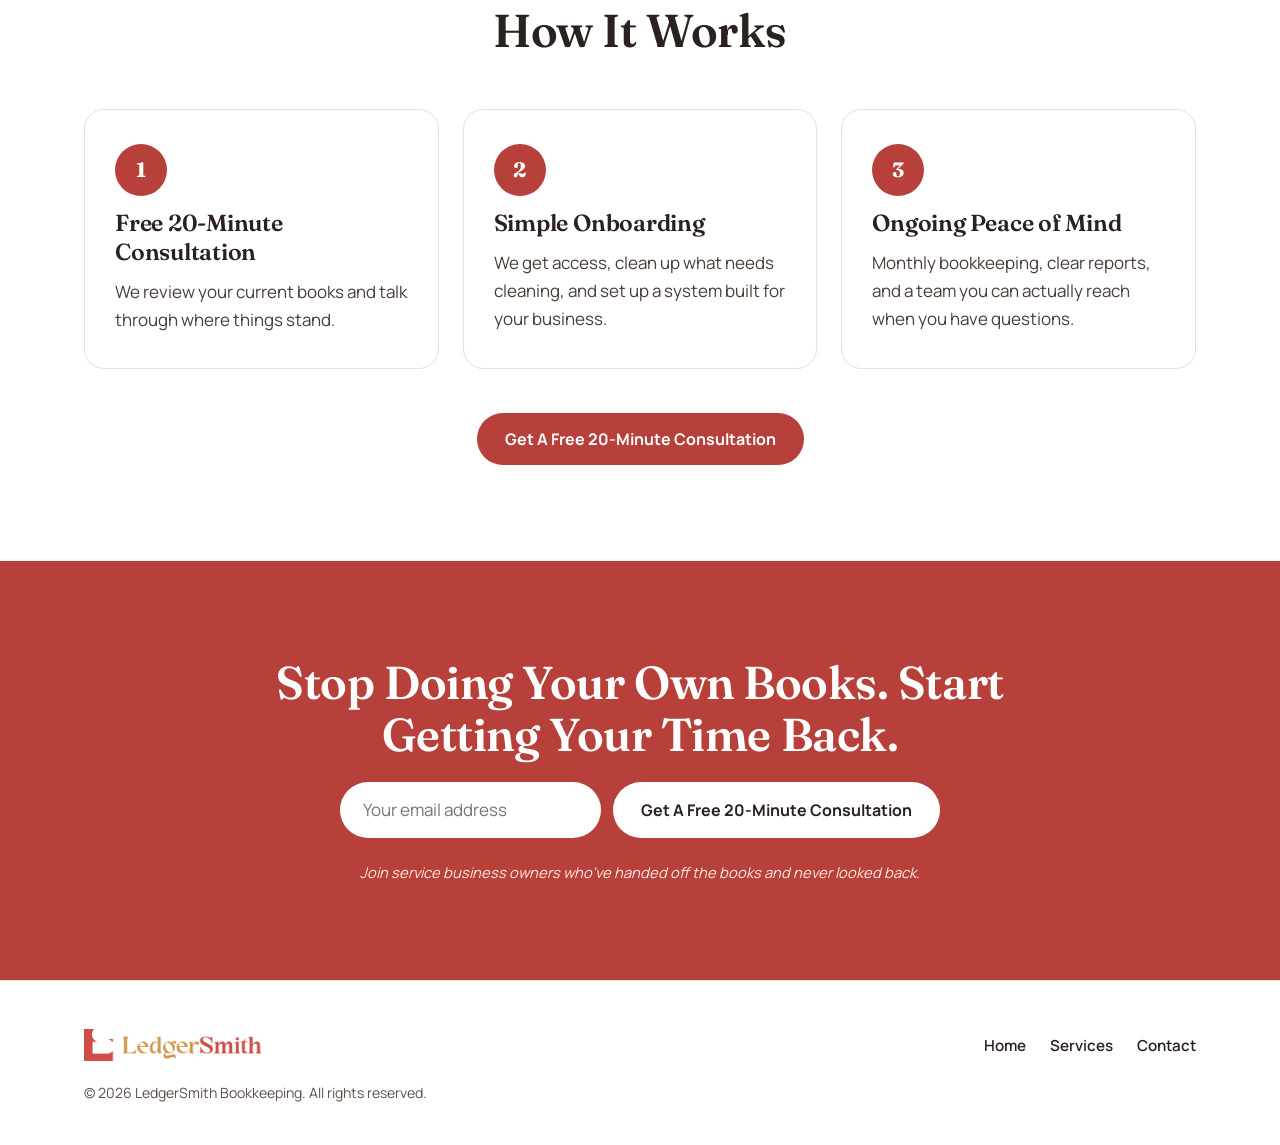
==== commit fced71ce: "Add Barbara Huson testimonial to home page Replace the three placeholder testimonial cards with Barb" ====
--- a/index.html
+++ b/index.html
@@ -54,18 +54,10 @@
           <p class="eyebrow">What our clients say</p>
           <h2>Service business owners who handed off the books</h2>
         </div>
-        <div class="quotes">
+        <div class="quotes quotes--single">
           <figure class="quote">
             <blockquote>“I don’t know what I’d do without Ben’s bookkeeping services. I’ve been working with him every week for 12 years, after going through a string of mediocre bookkeepers… what a difference Ben has made. Because he’s always been timely, thorough and accurate, I finally have peace of mind with both my personal and business bookkeeping. Plus, he’s a great teacher, patiently explaining things I don’t understand (which is a lot), and come tax time, works beautifully with my CPA. Everyone I’ve referred him to loves him like I do. I promise, you won’t go wrong hiring Ben to do your bookkeeping.”</blockquote>
             <figcaption><div class="avatar avatar--initials" aria-hidden="true">BH</div><div class="who"><strong>Barbara Huson</strong><span>Barbara Huson, Inc.</span></div></figcaption>
-          </figure>
-          <figure class="quote">
-            <blockquote>“Ben Falge has been our bookkeeper since the start of our cooperative in 2015. He has been an invaluable asset since day 1 – instrumental in developing all our bookkeeping systems – from creating our chart of accounts to customizing our financial reports. Ben has been with us through the challenges and victories of growing and running a small business – always our advocate, mentor, and friend. The members and board of directors of our cooperative value Ben and trust him to guide us and keep our books far into the future.”</blockquote>
-            <figcaption><div class="avatar avatar--initials" aria-hidden="true">KW</div><div class="who"><strong>Kippi Waters</strong><span>Founding Director, Peninsula Homecare Cooperative</span></div></figcaption>
-          </figure>
-          <figure class="quote">
-            <blockquote>“Capital Homecare Cooperative has been working with Ben and his team since 2019. We are grateful for their expedient service and follow through, their kindness and patience with us as we learn and teach our member owners financial literacy and management. They have seen us and weathered with us through the many ups and downs of running a small business, with courtesy and respect they have helped us to meet our needs. Our cooperative turned our first distributable profit in 2025. Not only did they assist us with a process we had never experienced before, together we created a system to implement a very easeful and smooth procedure. We highly recommend LedgerSmith Bookkeeping!”</blockquote>
-            <figcaption><div class="avatar avatar--initials" aria-hidden="true">PL</div><div class="who"><strong>Paulette LaDouceur</strong><span>General Manager, Capital Homecare Cooperative</span></div></figcaption>
           </figure>
         </div>
       </div>
@@ -111,10 +103,10 @@
     <section class="section section--sand">
       <div class="container serve">
         <p class="eyebrow">Who we serve</p>
-        <p class="statement">Built specifically for service businesses — consultants, contractors, worker's cooperatives, special purpose districts and small not-for-profit organizations.</p>
+        <p class="statement">Built specifically for service businesses — agencies, consultancies, contractors, and professional firms — generating $1M to $3M in annual revenue.</p>
         <p style="color:var(--ink-soft); font-size:1.1rem; max-width:720px; margin:0 auto;">We understand the complexity that comes at this stage: multiple revenue streams, growing teams, and the need for real financial clarity to make good decisions.</p>
         <div class="tags" aria-label="Industries we serve">
-          <span>Consultants & Contractors</span><span>Worker's Cooperatives</span><span>Local Governments</span><span>Not-For-Profits</span>
+          <span>Agencies</span><span>Consultancies</span><span>Contractors</span><span>Professional firms</span>
         </div>
       </div>
     </section>
--- a/styles.css
+++ b/styles.css
@@ -125,6 +125,8 @@
 .quote blockquote { margin: 0; font-family: var(--serif); font-size: 1.22rem; line-height: 1.5; }
 .quote figcaption { display: flex; align-items: center; gap: 14px; }
 .quote .avatar { width: 52px; height: 52px; border-radius: 50%; background: var(--sand-deep); border: 2px dashed var(--gold); flex: 0 0 auto; }
+.quotes--single { grid-template-columns: 1fr; max-width: 820px; margin: 0 auto; }
+.quote .avatar--initials { border: 0; background: var(--gold); color: var(--white); display: grid; place-items: center; font-weight: 700; letter-spacing: 0.04em; }
 .quote .who { display: grid; line-height: 1.35; }
 .quote .who strong { font-weight: 700; }
 .quote .who span { font-size: 0.92rem; color: var(--muted); }
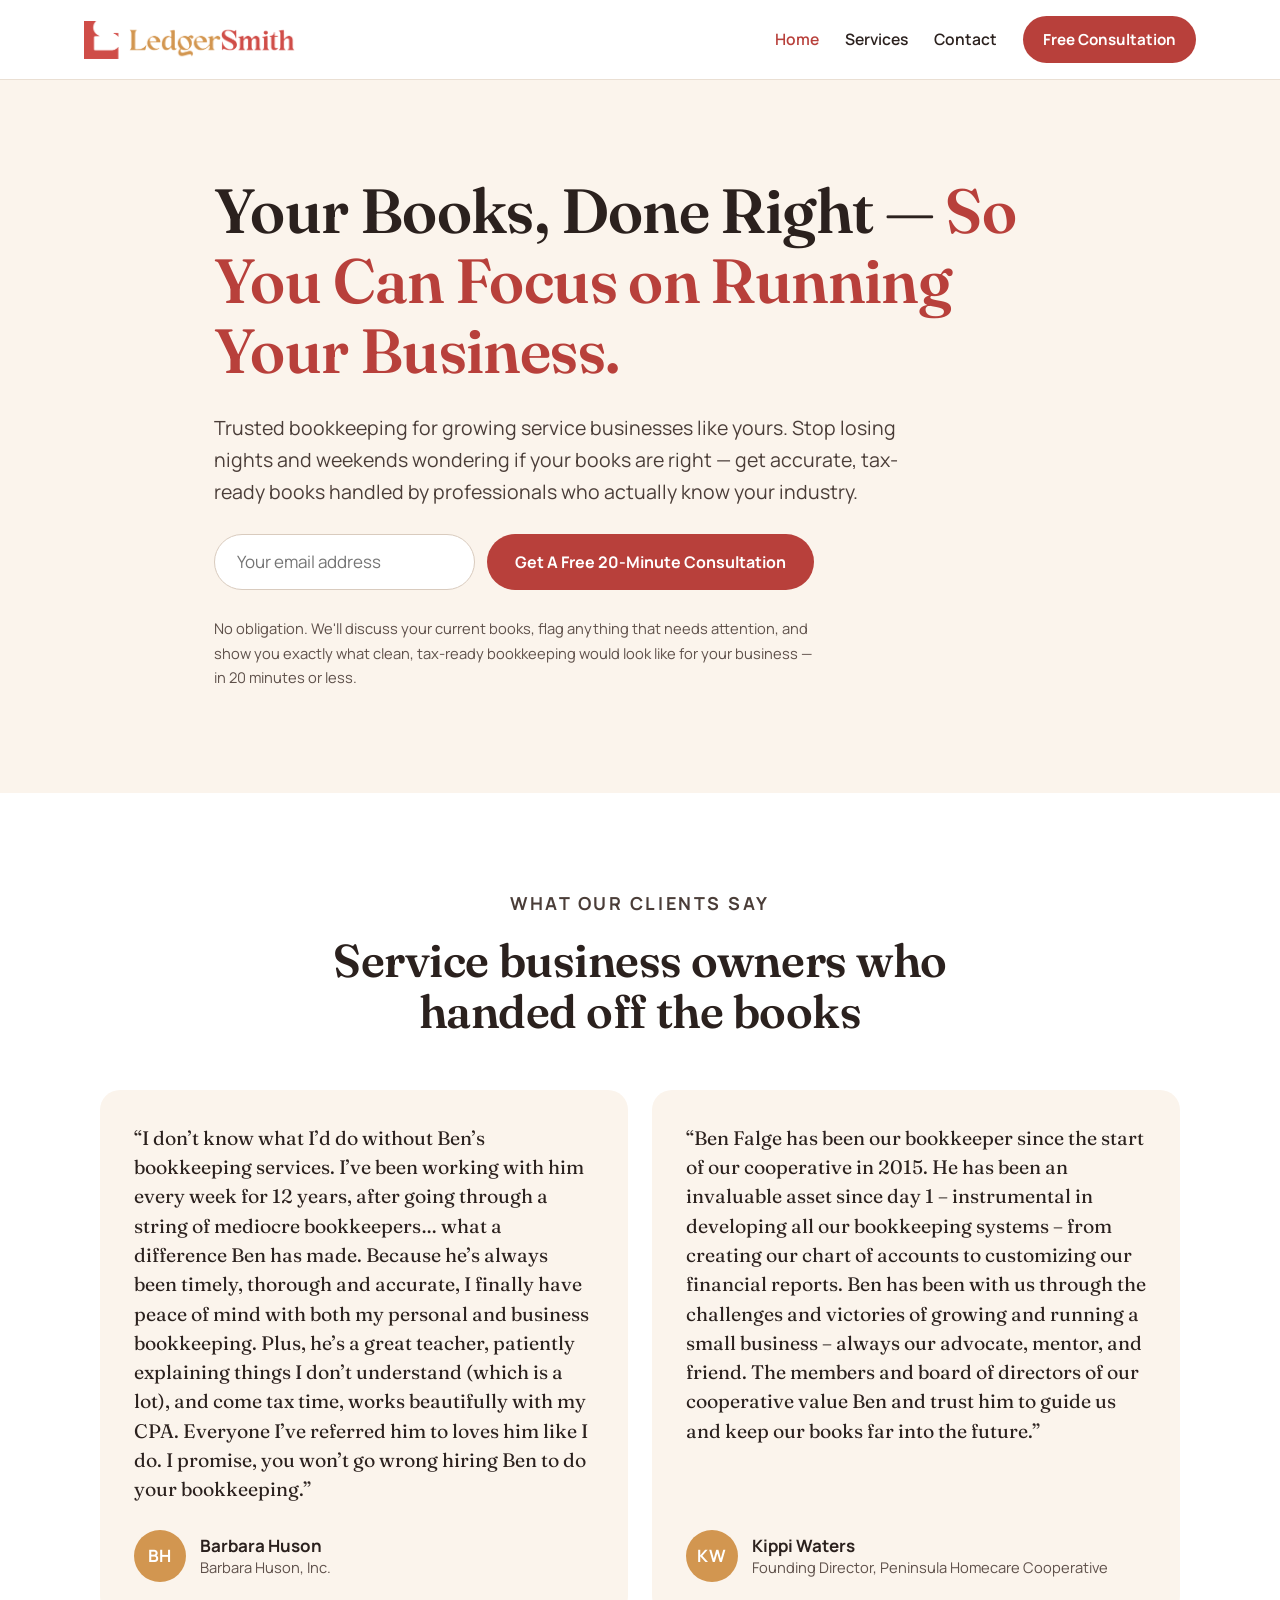
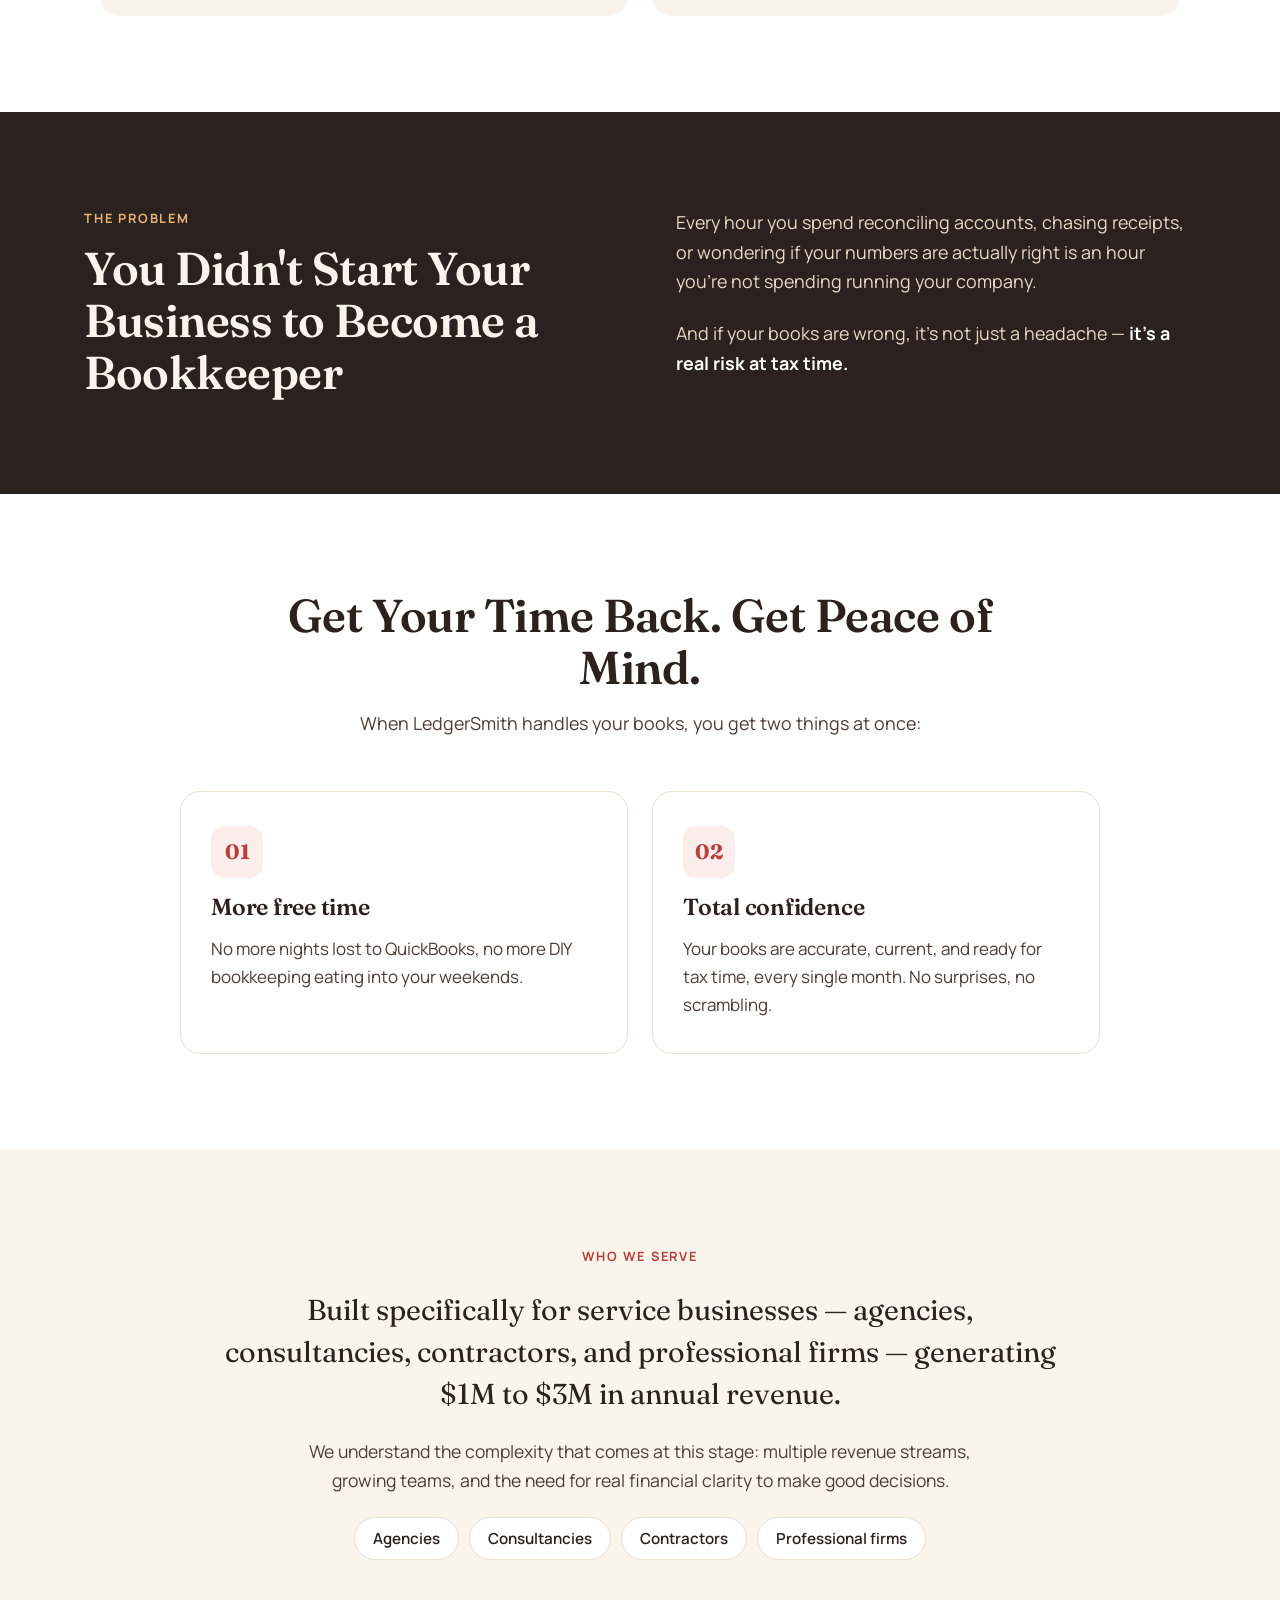
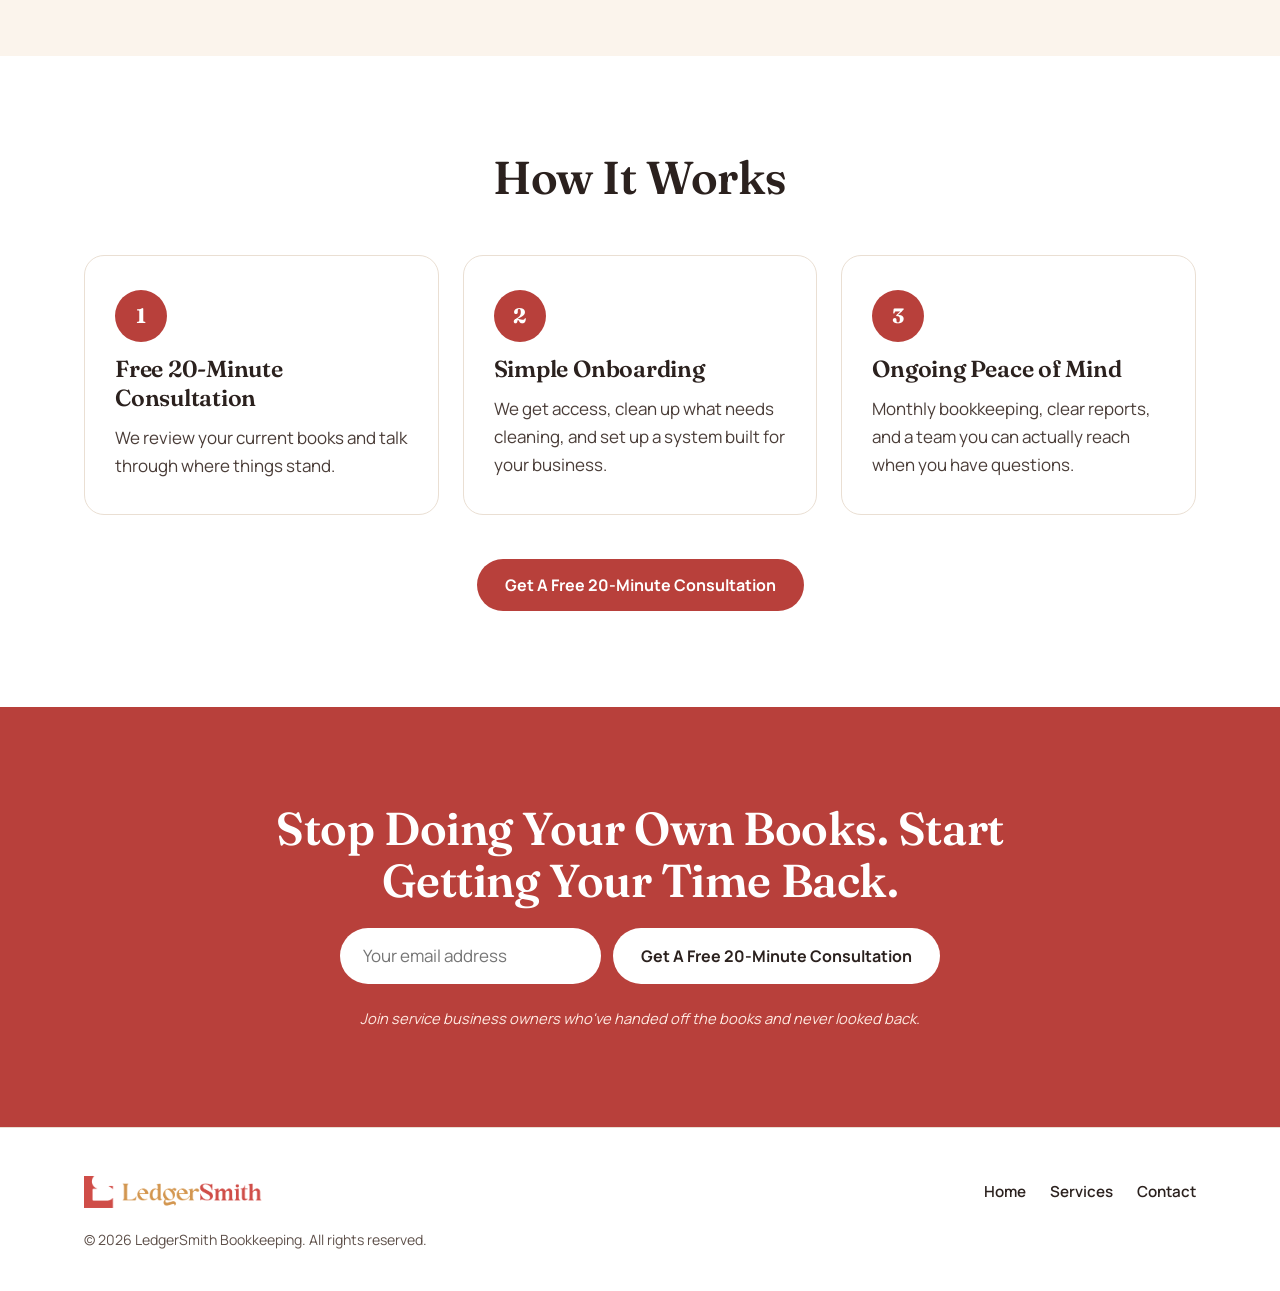
==== commit 48ca6fe2: "Add Kippi Waters testimonial to home page Add a second testimonial card from Kippi Waters, Founding " ====
--- a/index.html
+++ b/index.html
@@ -54,11 +54,14 @@
           <p class="eyebrow">What our clients say</p>
           <h2>Service business owners who handed off the books</h2>
         </div>
-        <div class="quotes quotes--single">
+        <div class="quotes quotes--pair">
           <figure class="quote">
             <blockquote>“I don’t know what I’d do without Ben’s bookkeeping services. I’ve been working with him every week for 12 years, after going through a string of mediocre bookkeepers… what a difference Ben has made. Because he’s always been timely, thorough and accurate, I finally have peace of mind with both my personal and business bookkeeping. Plus, he’s a great teacher, patiently explaining things I don’t understand (which is a lot), and come tax time, works beautifully with my CPA. Everyone I’ve referred him to loves him like I do. I promise, you won’t go wrong hiring Ben to do your bookkeeping.”</blockquote>
             <figcaption><div class="avatar avatar--initials" aria-hidden="true">BH</div><div class="who"><strong>Barbara Huson</strong><span>Barbara Huson, Inc.</span></div></figcaption>
           </figure>
+          <figure class="quote">
+            <blockquote>“Ben Falge has been our bookkeeper since the start of our cooperative in 2015. He has been an invaluable asset since day 1 – instrumental in developing all our bookkeeping systems – from creating our chart of accounts to customizing our financial reports. Ben has been with us through the challenges and victories of growing and running a small business – always our advocate, mentor, and friend. The members and board of directors of our cooperative value Ben and trust him to guide us and keep our books far into the future.”</blockquote>
+            <figcaption><div class="avatar avatar--initials" aria-hidden="true">KW</div><div class="who"><strong>Kippi Waters</strong><span>Founding Director, Peninsula Homecare Cooperative</span></div></figcaption>
         </div>
       </div>
     </section>
--- a/styles.css
+++ b/styles.css
@@ -126,6 +126,7 @@
 .quote figcaption { display: flex; align-items: center; gap: 14px; }
 .quote .avatar { width: 52px; height: 52px; border-radius: 50%; background: var(--sand-deep); border: 2px dashed var(--gold); flex: 0 0 auto; }
 .quotes--single { grid-template-columns: 1fr; max-width: 820px; margin: 0 auto; }
+.quotes--pair { grid-template-columns: repeat(auto-fit, minmax(320px, 1fr)); max-width: 1080px; margin: 0 auto; }
 .quote .avatar--initials { border: 0; background: var(--gold); color: var(--white); display: grid; place-items: center; font-weight: 700; letter-spacing: 0.04em; }
 .quote .who { display: grid; line-height: 1.35; }
 .quote .who strong { font-weight: 700; }
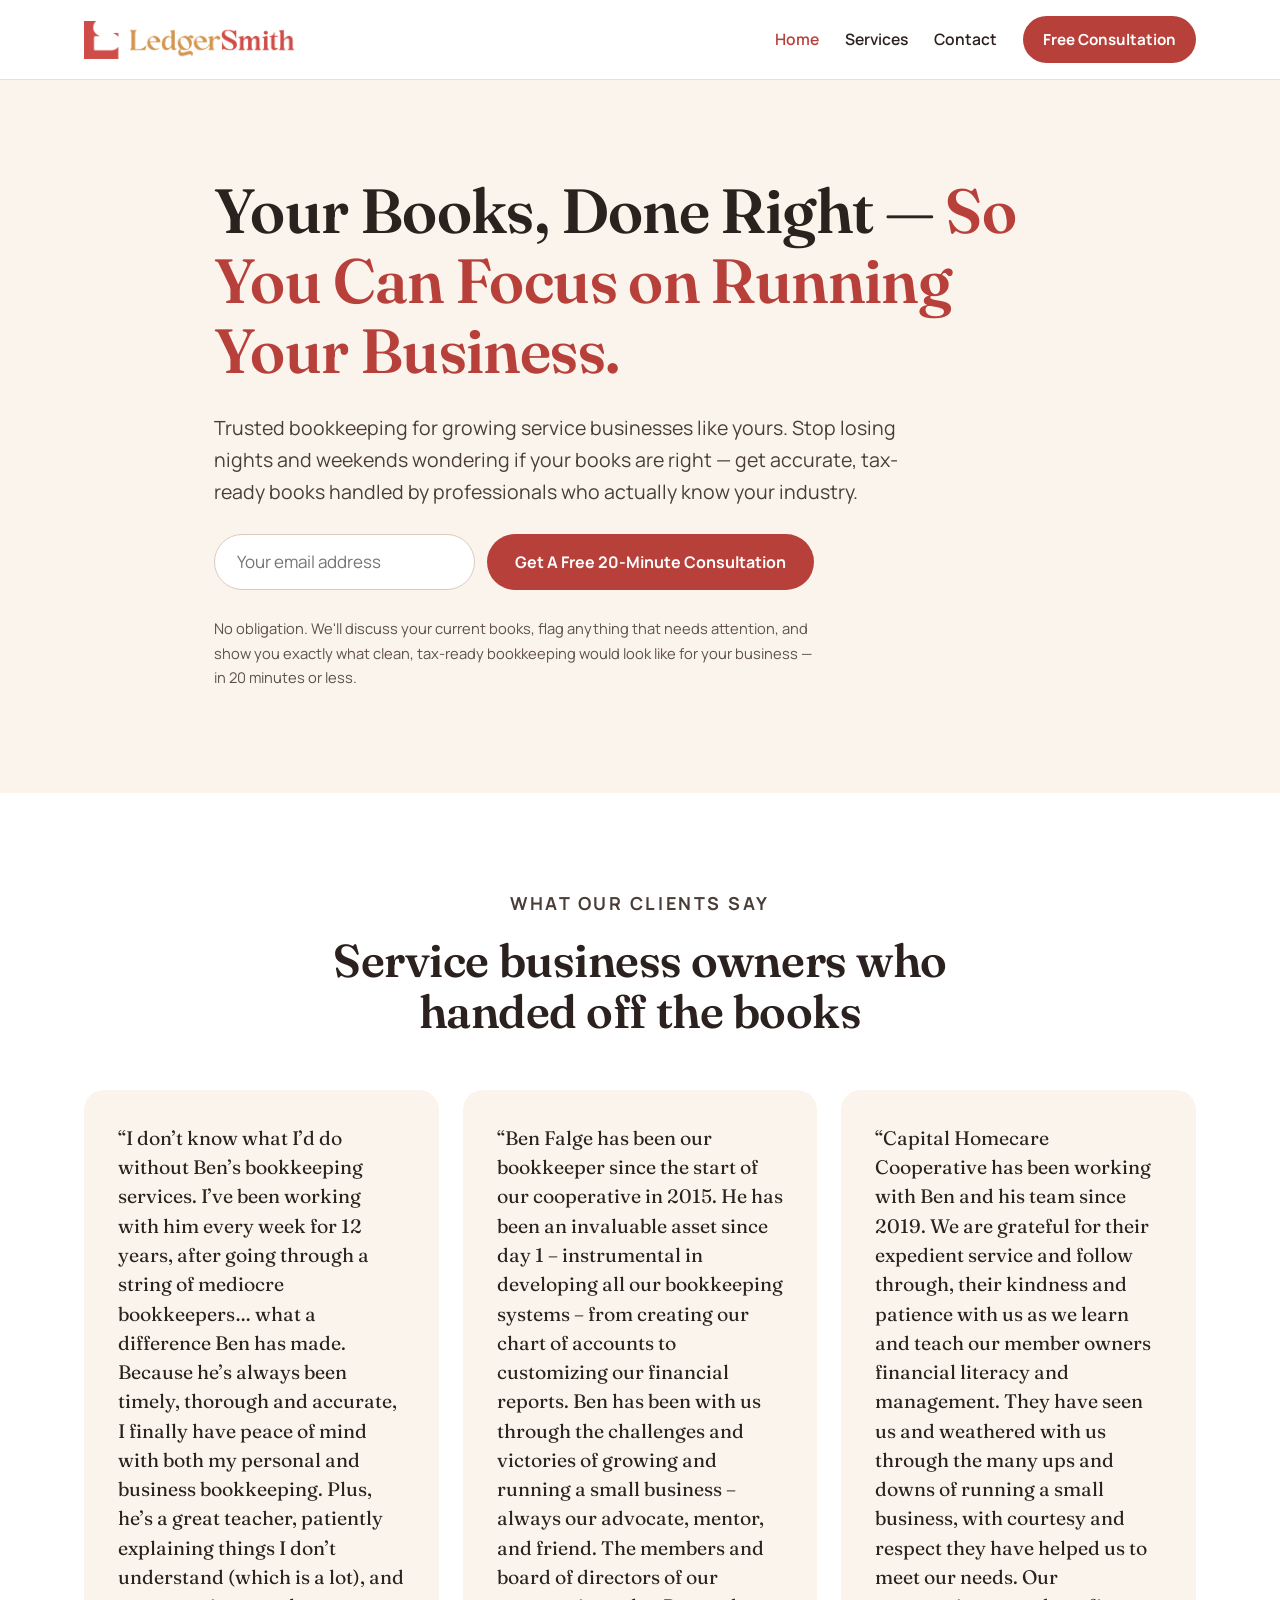
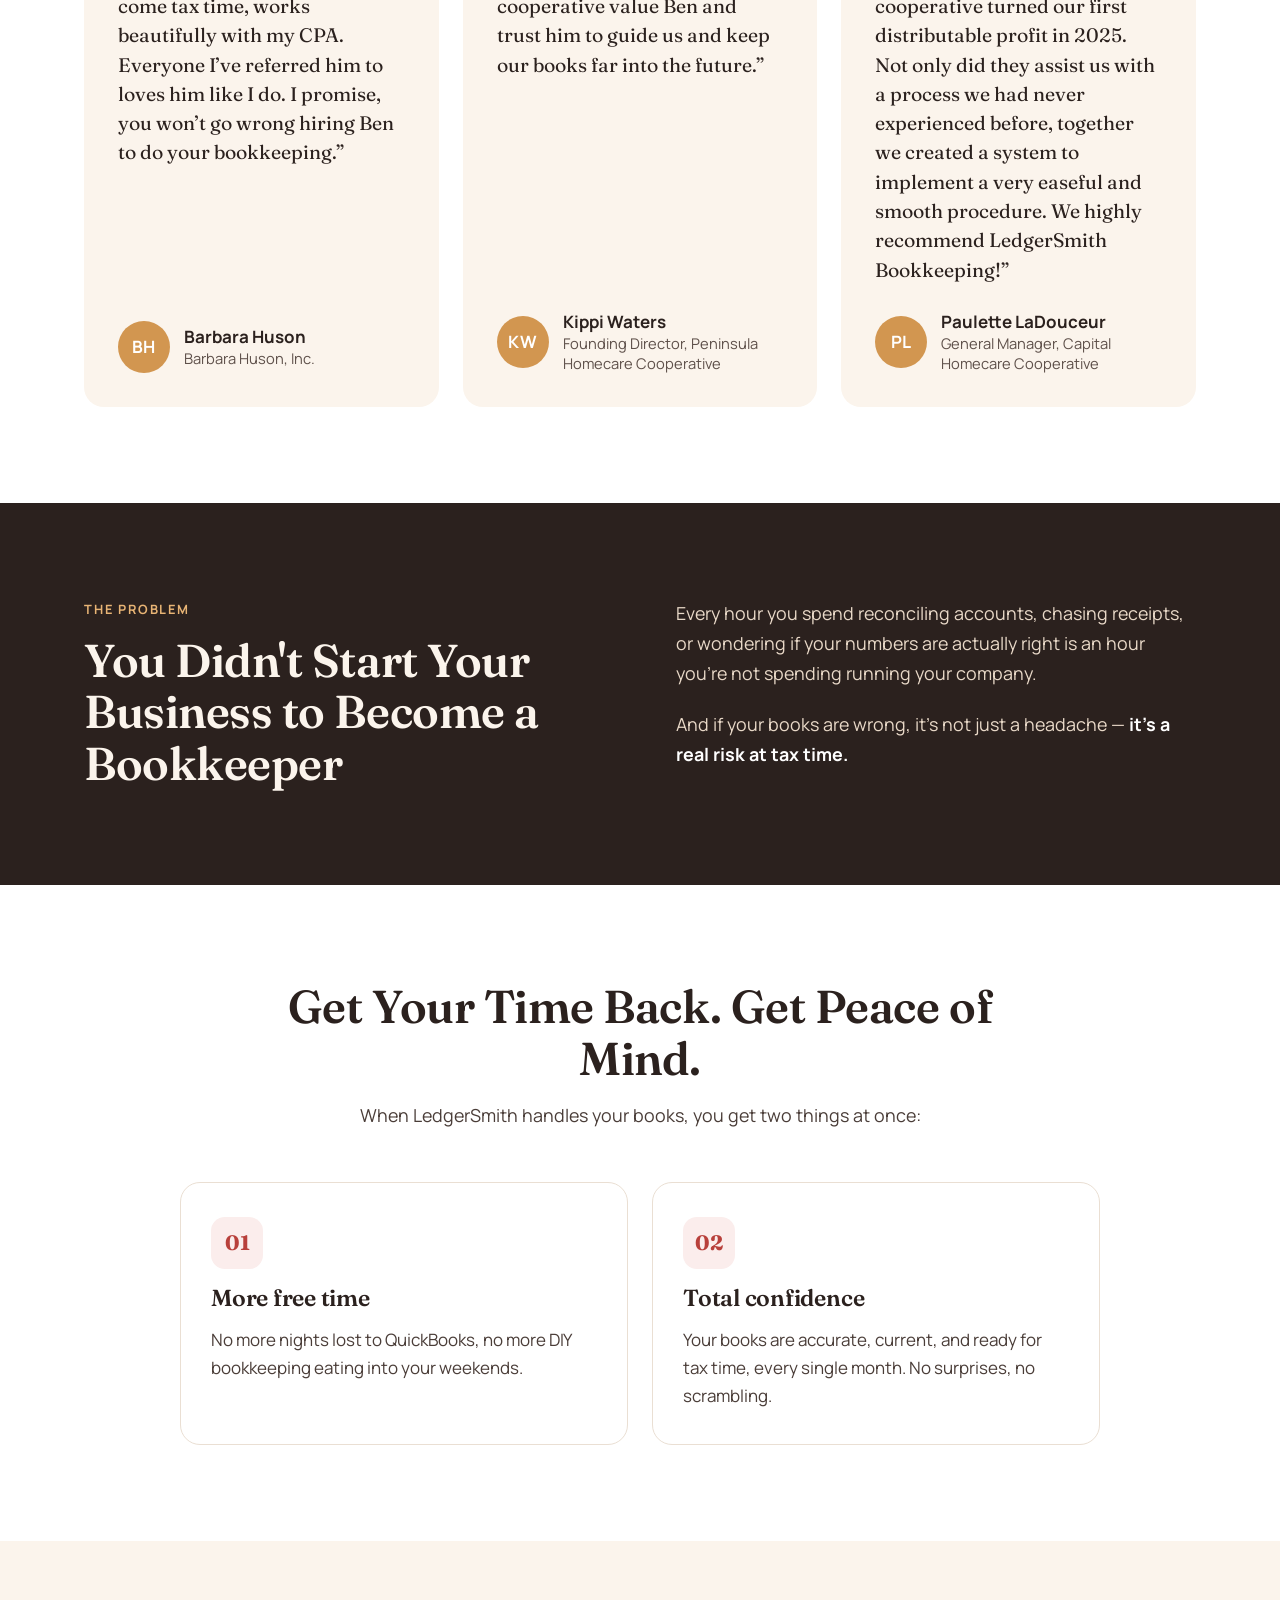
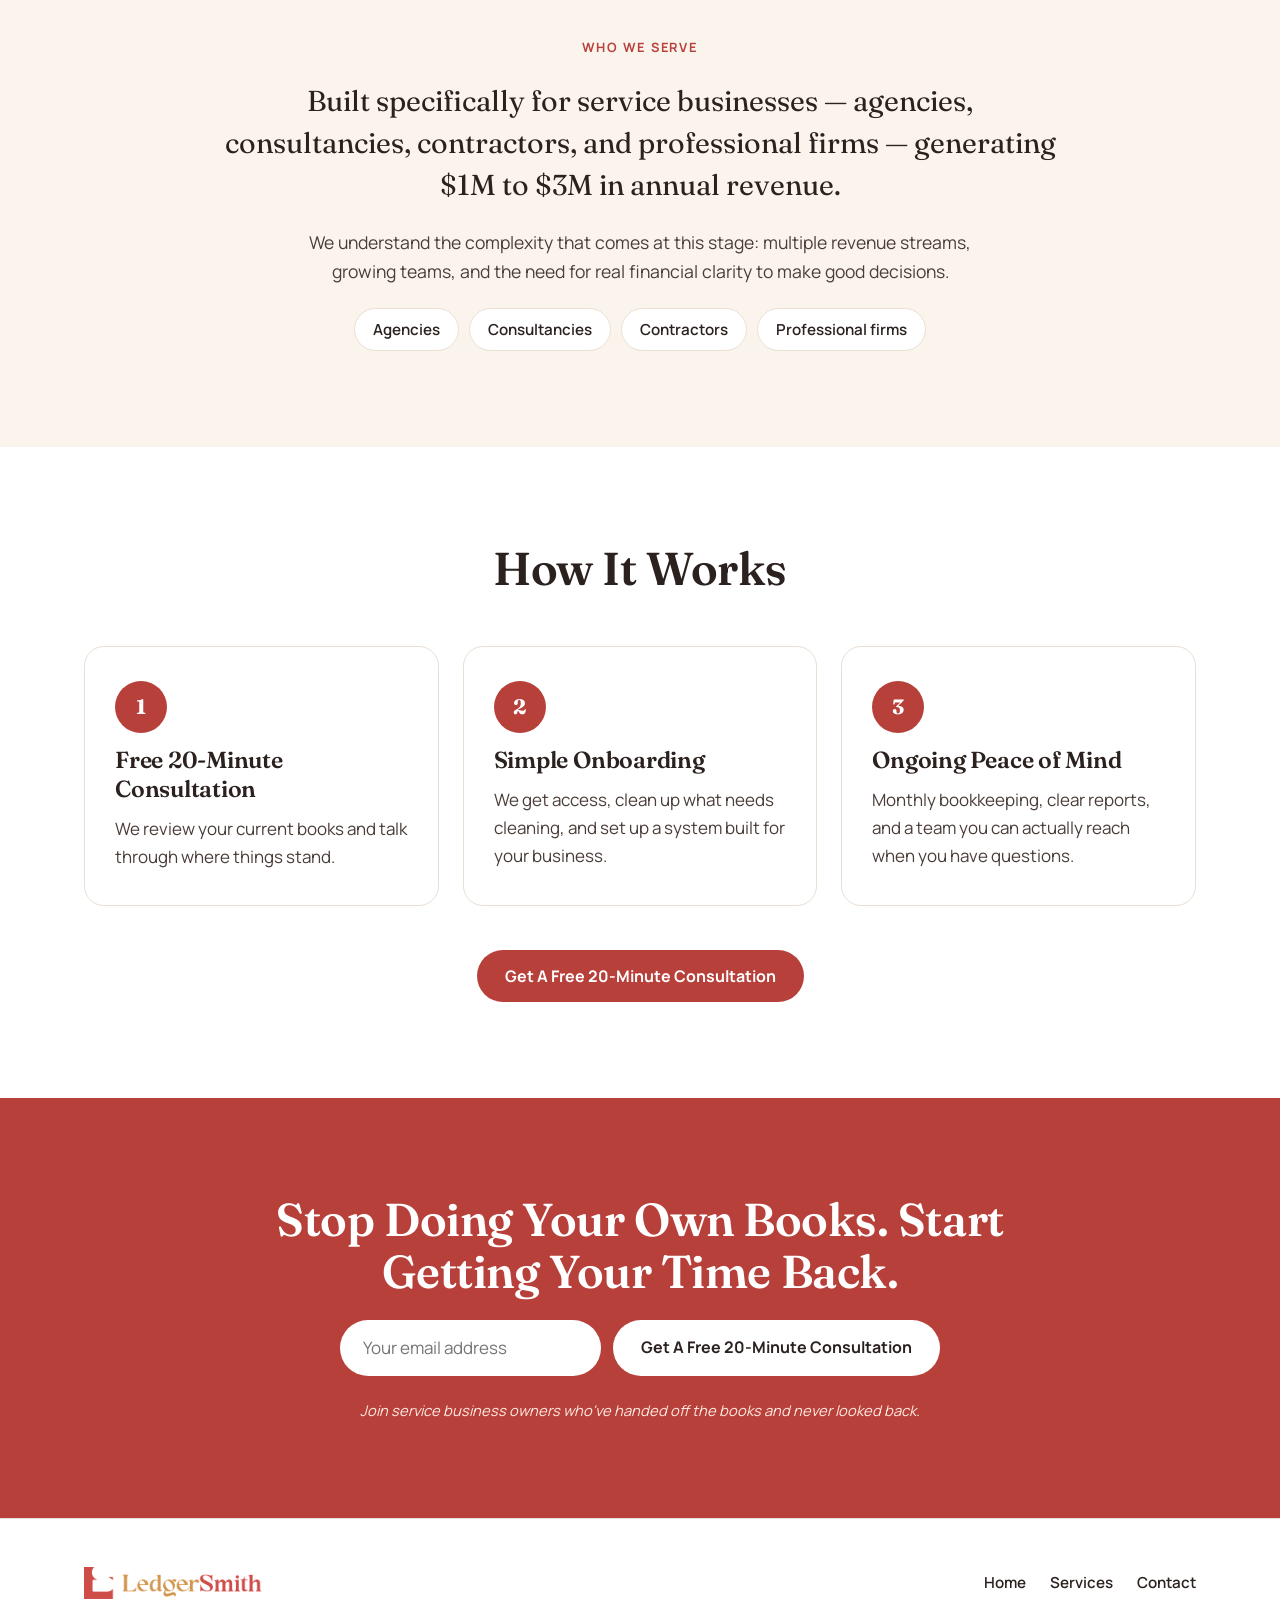
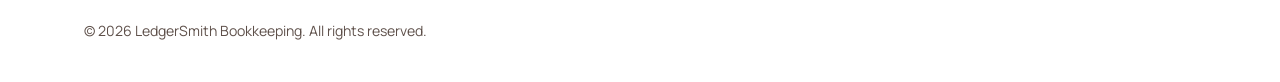
==== commit 60ca041b: "Add Paulette LaDouceur testimonial to home page Add a third testimonial from Paulette LaDouceur, Gen" ====
--- a/index.html
+++ b/index.html
@@ -54,7 +54,7 @@
           <p class="eyebrow">What our clients say</p>
           <h2>Service business owners who handed off the books</h2>
         </div>
-        <div class="quotes quotes--pair">
+        <div class="quotes">
           <figure class="quote">
             <blockquote>“I don’t know what I’d do without Ben’s bookkeeping services. I’ve been working with him every week for 12 years, after going through a string of mediocre bookkeepers… what a difference Ben has made. Because he’s always been timely, thorough and accurate, I finally have peace of mind with both my personal and business bookkeeping. Plus, he’s a great teacher, patiently explaining things I don’t understand (which is a lot), and come tax time, works beautifully with my CPA. Everyone I’ve referred him to loves him like I do. I promise, you won’t go wrong hiring Ben to do your bookkeeping.”</blockquote>
             <figcaption><div class="avatar avatar--initials" aria-hidden="true">BH</div><div class="who"><strong>Barbara Huson</strong><span>Barbara Huson, Inc.</span></div></figcaption>
@@ -62,6 +62,11 @@
           <figure class="quote">
             <blockquote>“Ben Falge has been our bookkeeper since the start of our cooperative in 2015. He has been an invaluable asset since day 1 – instrumental in developing all our bookkeeping systems – from creating our chart of accounts to customizing our financial reports. Ben has been with us through the challenges and victories of growing and running a small business – always our advocate, mentor, and friend. The members and board of directors of our cooperative value Ben and trust him to guide us and keep our books far into the future.”</blockquote>
             <figcaption><div class="avatar avatar--initials" aria-hidden="true">KW</div><div class="who"><strong>Kippi Waters</strong><span>Founding Director, Peninsula Homecare Cooperative</span></div></figcaption>
+          </figure>
+          <figure class="quote">
+            <blockquote>“Capital Homecare Cooperative has been working with Ben and his team since 2019. We are grateful for their expedient service and follow through, their kindness and patience with us as we learn and teach our member owners financial literacy and management. They have seen us and weathered with us through the many ups and downs of running a small business, with courtesy and respect they have helped us to meet our needs. Our cooperative turned our first distributable profit in 2025. Not only did they assist us with a process we had never experienced before, together we created a system to implement a very easeful and smooth procedure. We highly recommend LedgerSmith Bookkeeping!”</blockquote>
+            <figcaption><div class="avatar avatar--initials" aria-hidden="true">PL</div><div class="who"><strong>Paulette LaDouceur</strong><span>General Manager, Capital Homecare Cooperative</span></div></figcaption>
+          </figure>
         </div>
       </div>
     </section>
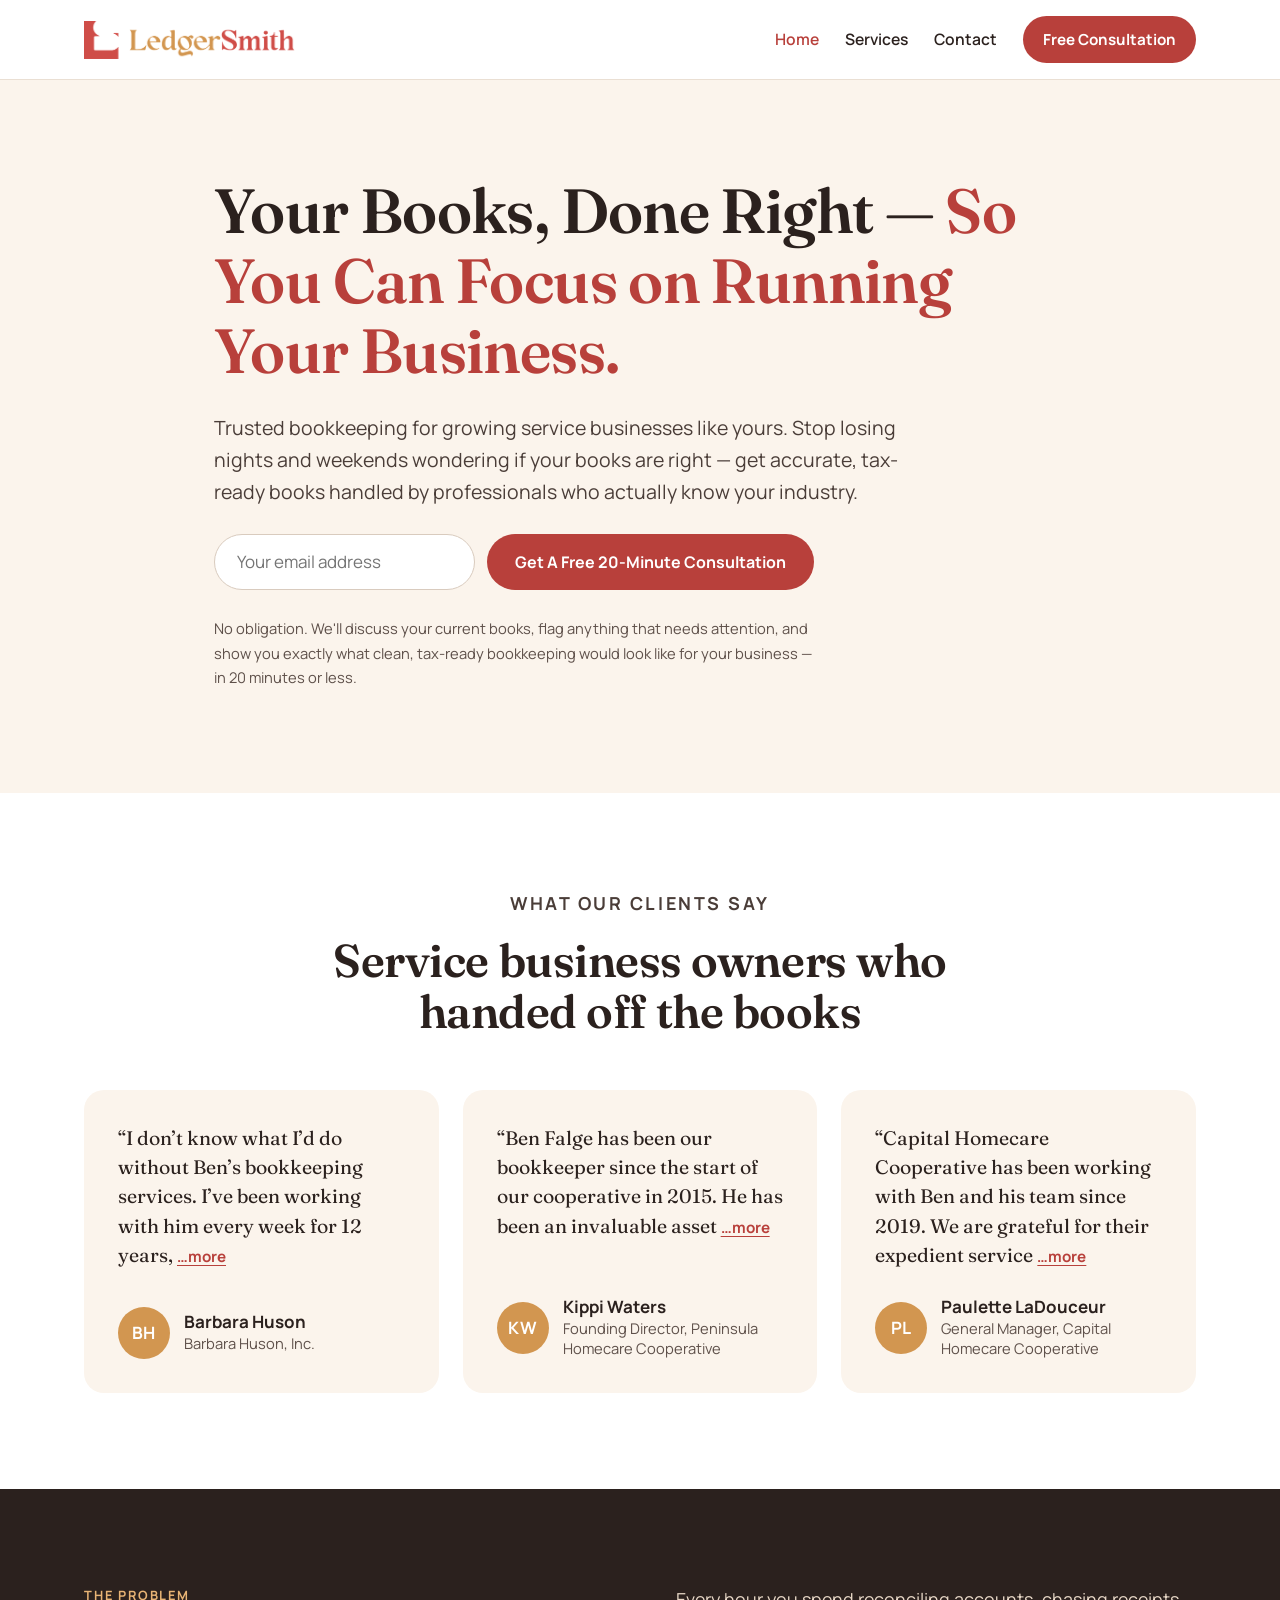
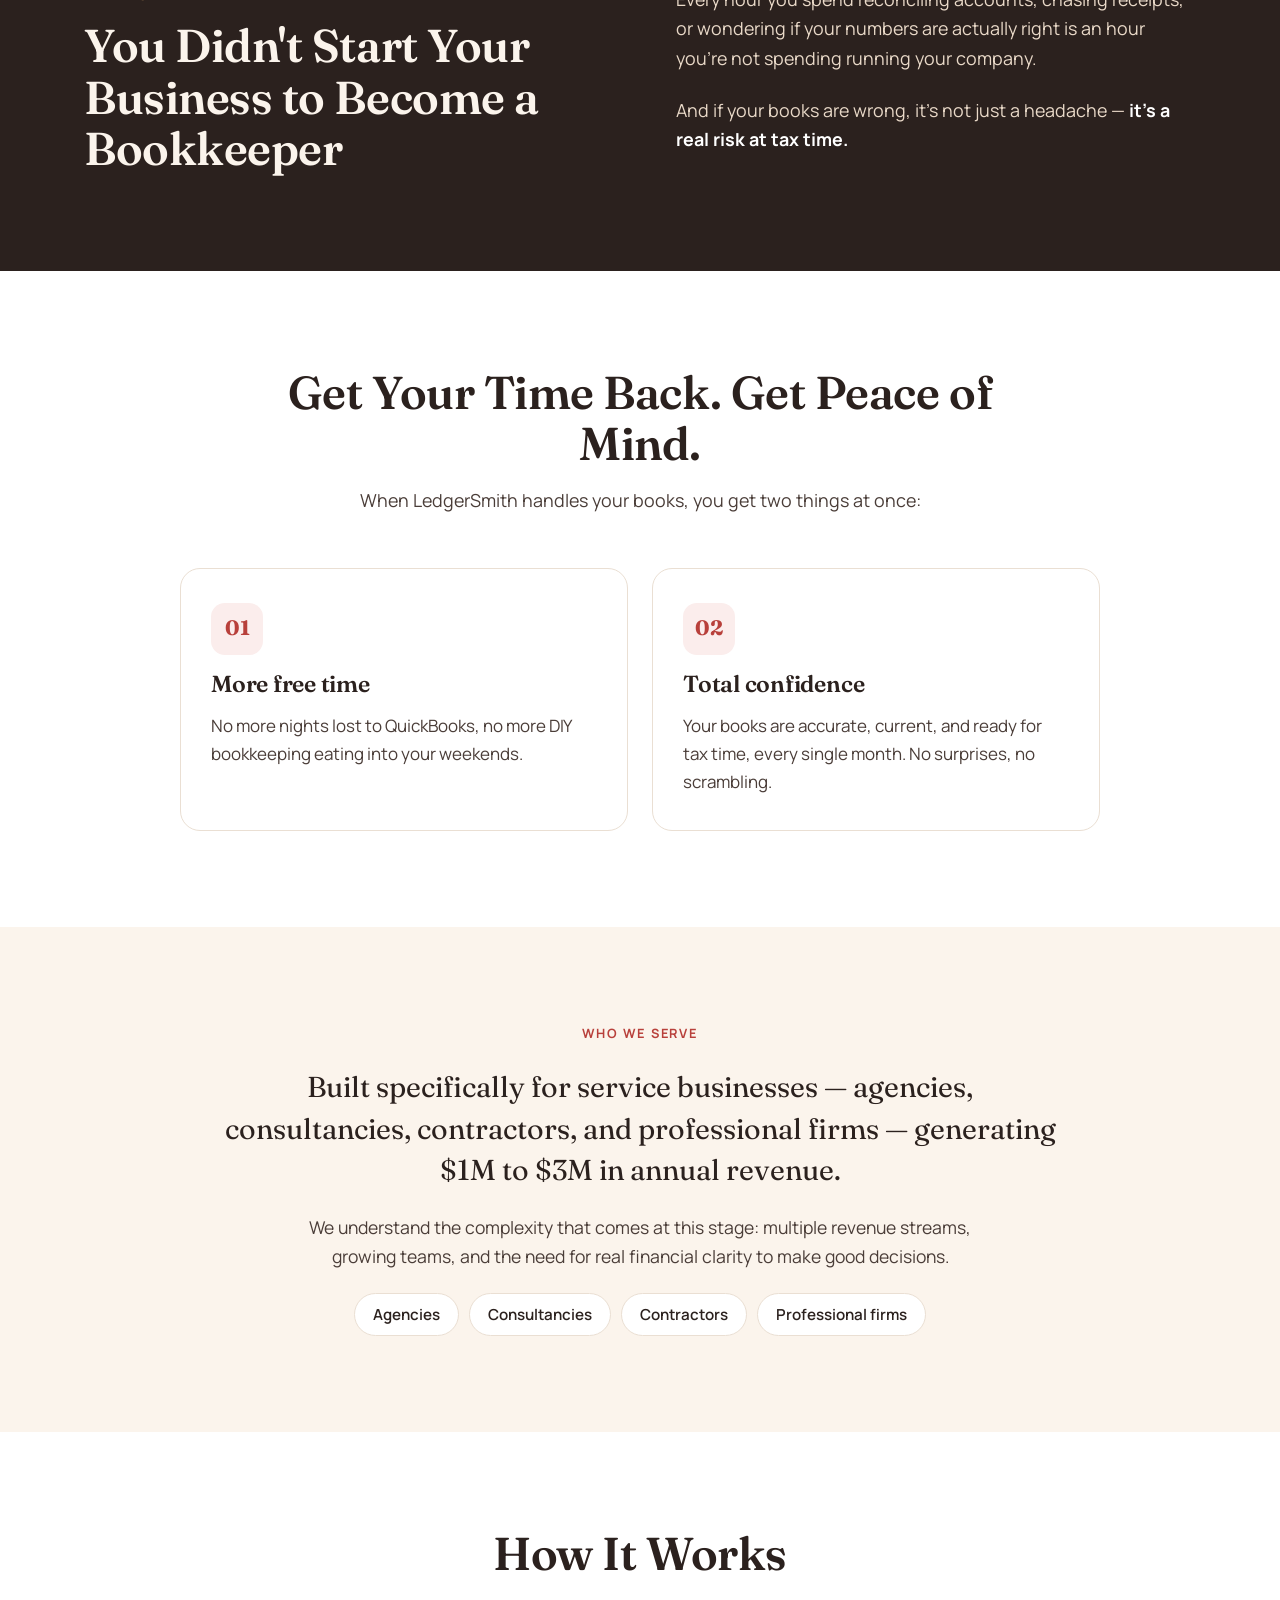
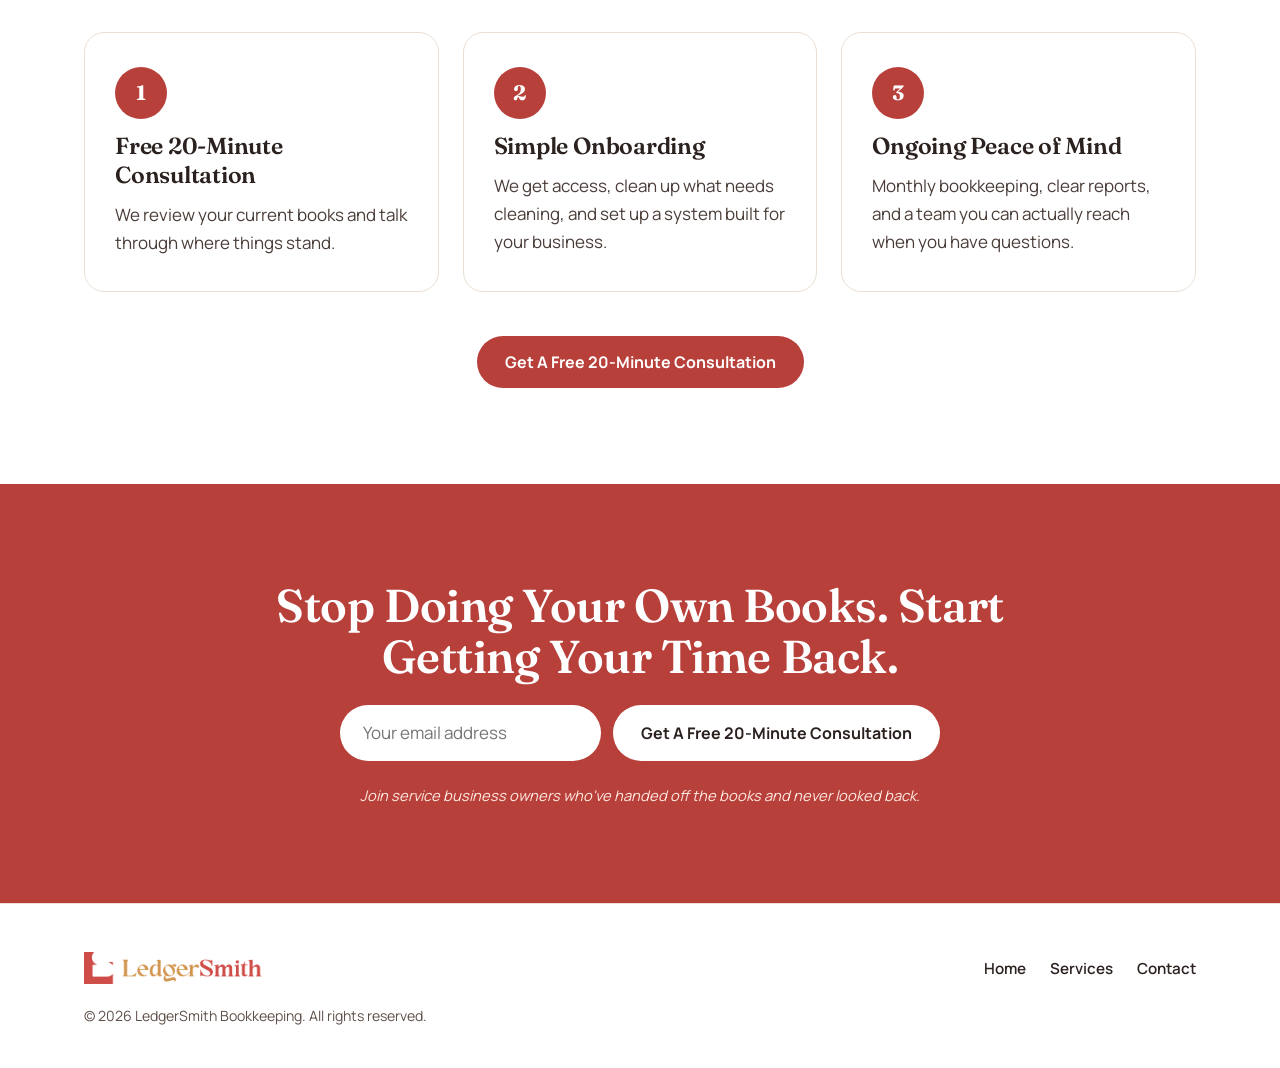
==== commit a71f57ae: "Make a ..more and less feature for the testimonial." ====
--- a/index.html
+++ b/index.html
@@ -172,5 +172,6 @@
   </footer>
 
   <script src="/forms.js" defer></script>
+  <script src="/testimonials.js" defer></script>
 </body>
 </html>
--- a/styles.css
+++ b/styles.css
@@ -125,6 +125,42 @@
 .quote blockquote { margin: 0; font-family: var(--serif); font-size: 1.22rem; line-height: 1.5; }
 .quote figcaption { display: flex; align-items: center; gap: 14px; }
 .quote .avatar { width: 52px; height: 52px; border-radius: 50%; background: var(--sand-deep); border: 2px dashed var(--gold); flex: 0 0 auto; }
+.quote-toggle {
+  background: none; border: 0; padding: 0; margin: 0;
+  font: inherit; font-family: var(--sans); font-size: 0.95rem; font-weight: 700;
+  color: var(--red); text-decoration: underline; text-underline-offset: 3px; cursor: pointer;
+}
+.quote-toggle:hover { color: var(--red-dark); }
+.quotes { position: relative; }
+.quote { transition: background-color .25s ease; }
+.quote blockquote .quote-text, .quote figcaption { transition: filter .25s ease, opacity .25s ease; }
+
+/* The clicked card darkens and blurs; its full text opens in the panel below the row */
+.quote.is-open { background: var(--ink-soft); color: var(--sand); }
+.quote.is-open blockquote .quote-text, .quote.is-open figcaption { filter: blur(5px); opacity: 0.5; user-select: none; }
+.quote.is-open .quote-toggle, .quote-panel .quote-toggle { color: var(--gold-light); }
+.quote.is-open .quote-toggle:hover, .quote-panel .quote-toggle:hover { color: var(--white); }
+
+.quote-panel {
+  grid-column: 1 / -1; position: relative; margin: 0;
+  background: var(--ink-soft); color: var(--sand); border-radius: var(--radius);
+  padding: 40px 44px; display: grid; gap: 26px; justify-items: start;
+  animation: panel-in .25s ease;
+}
+.quote-panel[hidden] { display: none; }
+.quote-panel.has-pointer::before {
+  content: ""; position: absolute; top: -9px; left: var(--pointer);
+  width: 18px; height: 18px; background: var(--ink-soft); transform: translateX(-50%) rotate(45deg);
+}
+.quote-panel blockquote { margin: 0; font-family: var(--serif); font-size: 1.3rem; line-height: 1.6; max-width: 920px; }
+.quote-panel figcaption { display: flex; align-items: center; gap: 14px; }
+.quote-panel .avatar { width: 52px; height: 52px; border-radius: 50%; flex: 0 0 auto; background: var(--gold); color: var(--white); display: grid; place-items: center; font-weight: 700; letter-spacing: 0.04em; }
+.quote-panel .who { display: grid; line-height: 1.35; }
+.quote-panel .who strong { font-weight: 700; }
+.quote-panel .who span { font-size: 0.92rem; color: var(--sand-deep); }
+@keyframes panel-in { from { opacity: 0; transform: translateY(-6px); } to { opacity: 1; transform: none; } }
+@media (prefers-reduced-motion: reduce) { .quote-panel { animation: none; } .quote, .quote blockquote .quote-text, .quote figcaption { transition: none; } }
+@media (max-width: 640px) { .quote-panel { padding: 30px 26px; } }
 .quotes--single { grid-template-columns: 1fr; max-width: 820px; margin: 0 auto; }
 .quotes--pair { grid-template-columns: repeat(auto-fit, minmax(320px, 1fr)); max-width: 1080px; margin: 0 auto; }
 .quote .avatar--initials { border: 0; background: var(--gold); color: var(--white); display: grid; place-items: center; font-weight: 700; letter-spacing: 0.04em; }
